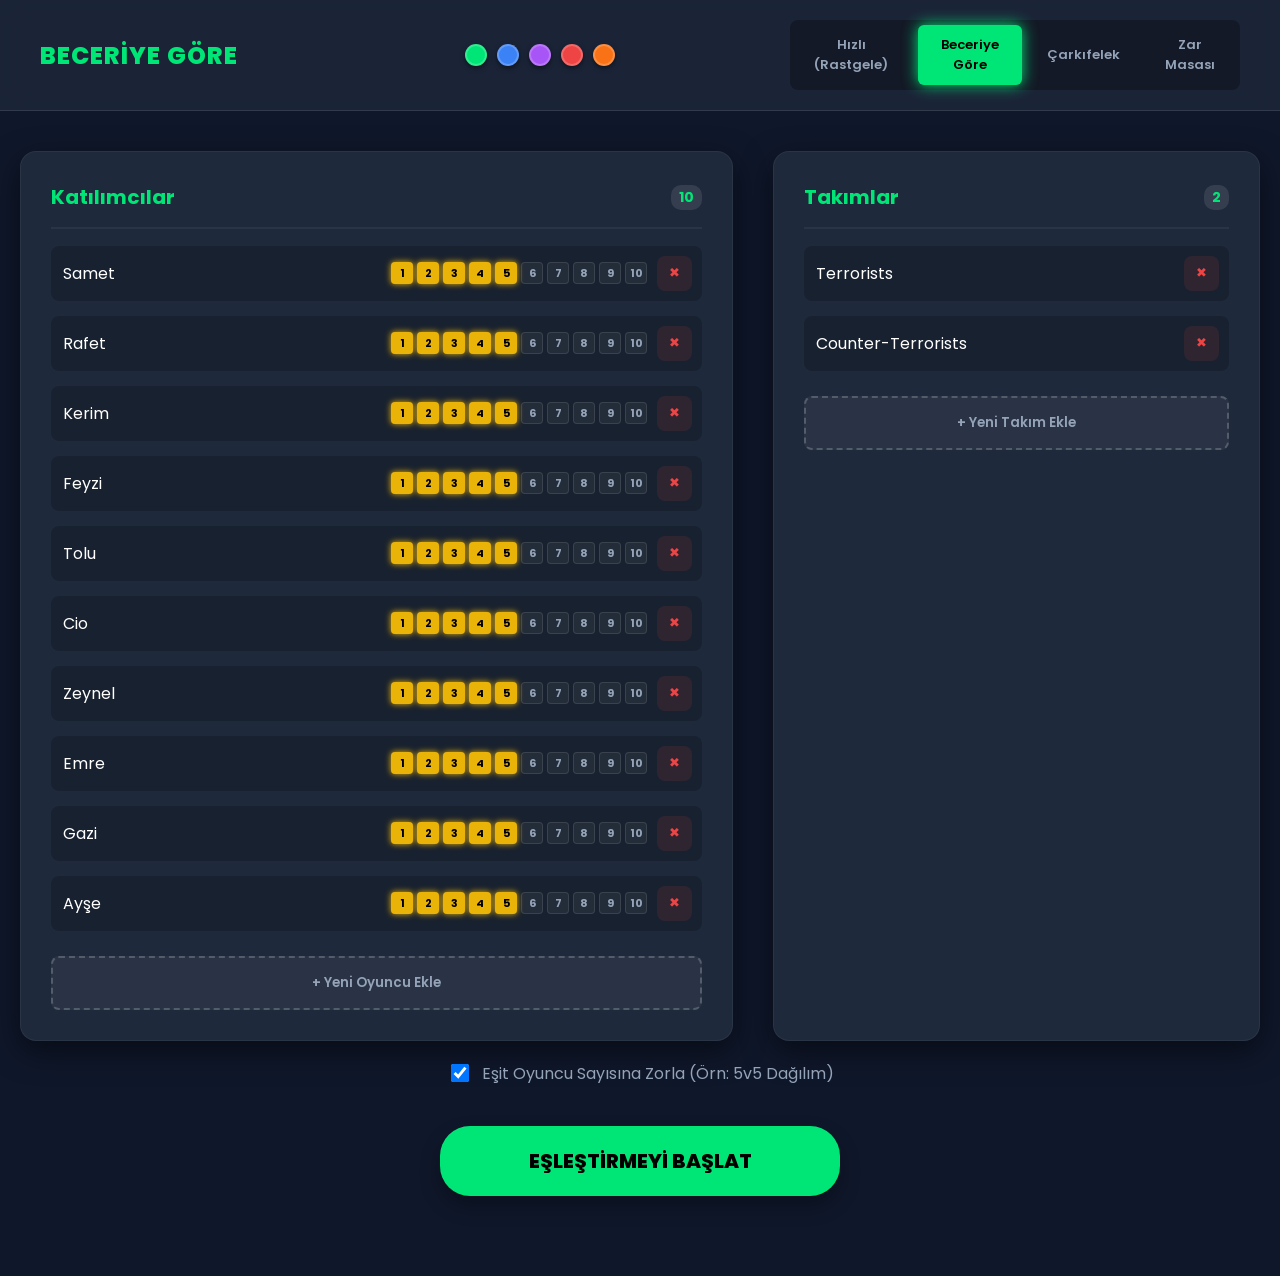
==== index.html @ 32e8cb21 "Add files via upload" ====
<!DOCTYPE html>
<html lang="tr">
<head>
    <meta charset="UTF-8">
    <meta name="viewport" content="width=device-width, initial-scale=1.0">
    <title>E-Sports Takım Karıştırıcı</title>
    <style>
        @import url('https://fonts.googleapis.com/css2?family=Poppins:wght@400;600;800&display=swap');

        :root {
            --bg-color: #0f172a;
            --panel-bg: #1e293b;
            --accent: #00e676;
            --text-main: #f8fafc;
            --text-muted: #94a3b8;
            --danger: #ef4444;
            --team-1: #3b82f6;
            --team-2: #f43f5e;
            --team-3: #eab308;
            --team-4: #a855f7;
        }

        * { box-sizing: border-box; font-family: 'Poppins', sans-serif; }
        body { margin: 0; background-color: var(--bg-color); color: var(--text-main); min-height: 100vh; display: flex; flex-direction: column; transition: background-color 0.3s; }

        /* HEADER & MENÜ */
        .header { background: rgba(30, 41, 59, 0.8); backdrop-filter: blur(10px); padding: 20px 40px; display: flex; justify-content: space-between; align-items: center; border-bottom: 1px solid rgba(255,255,255,0.1); position: sticky; top: 0; z-index: 100; }
        .logo { font-size: 24px; font-weight: 800; color: var(--accent); letter-spacing: 1px; text-transform: uppercase; cursor: pointer; transition: 0.2s; width: 250px; }
        .logo:hover { text-shadow: 0 0 10px var(--accent); }
        
        /* TEMA SEÇİCİ */
        .theme-switcher { display: flex; gap: 10px; justify-content: center; flex: 1; }
        .theme-dot { width: 22px; height: 22px; border-radius: 50%; cursor: pointer; border: 2px solid rgba(255,255,255,0.2); transition: 0.2s; box-shadow: 0 2px 5px rgba(0,0,0,0.5); }
        .theme-dot:hover { transform: scale(1.3); }

        .nav-modes { display: flex; gap: 10px; background: rgba(0,0,0,0.3); padding: 5px; border-radius: 8px; transition: opacity 0.3s; justify-content: flex-end; width: 450px; }
        .mode-btn { background: transparent; color: var(--text-muted); border: none; padding: 10px 15px; border-radius: 6px; cursor: pointer; font-weight: 600; transition: all 0.3s ease; font-size: 13px; }
        .mode-btn.active { background: var(--accent); color: #000; box-shadow: 0 0 15px var(--accent); }
        .mode-btn:hover:not(.active) { color: var(--text-main); background: rgba(255,255,255,0.05); }

        /* ANA KONTEYNER */
        .container { max-width: 1300px; margin: 40px auto; padding: 0 20px; width: 100%; flex: 1; }
        
        /* GİRİŞ EKRANI */
        .setup-grid { display: grid; grid-template-columns: 1fr 1fr; gap: 40px; }
        .panel { background: var(--panel-bg); padding: 30px; border-radius: 16px; border: 1px solid rgba(255,255,255,0.05); box-shadow: 0 10px 30px rgba(0,0,0,0.5); }
        .panel h2 { margin-top: 0; display: flex; justify-content: space-between; align-items: center; font-size: 20px; color: var(--accent); border-bottom: 2px solid rgba(255,255,255,0.05); padding-bottom: 15px; }
        
        .row { display: flex; gap: 10px; margin-bottom: 15px; align-items: center; background: rgba(0,0,0,0.2); padding: 10px; border-radius: 8px; transition: transform 0.2s; }
        .row:hover { transform: scale(1.015); }
        .input-text { flex: 1; background: transparent; border: none; color: white; font-size: 16px; outline: none; }
        .btn-icon { background: rgba(239, 68, 68, 0.1); color: var(--danger); border: none; width: 35px; height: 35px; border-radius: 8px; cursor: pointer; display: grid; place-items: center; transition: 0.2s; }
        .btn-icon:hover { background: var(--danger); color: white; }
        
        /* ÖZEL SEVİYE KUTUCUKLARI (1-10) */
        .rating-dots { display: flex; gap: 4px; }
        .rating-box { width: 22px; height: 22px; border-radius: 4px; background: rgba(255,255,255,0.05); cursor: pointer; transition: 0.2s; display: flex; justify-content: center; align-items: center; font-size: 11px; font-weight: bold; color: var(--text-muted); user-select: none; border: 1px solid rgba(255,255,255,0.1); }
        .rating-box.active { color: #000; border-color: transparent; }

        .btn-add { width: 100%; padding: 15px; background: rgba(255,255,255,0.05); border: 2px dashed rgba(255,255,255,0.2); color: var(--text-muted); font-weight: 600; border-radius: 8px; cursor: pointer; transition: 0.3s; margin-top: 10px; }
        .btn-add:hover { background: rgba(255,255,255,0.1); color: white; border-color: rgba(255,255,255,0.4); }

        .start-btn { display: block; width: 100%; max-width: 400px; margin: 40px auto; padding: 20px; background: var(--accent); border: none; border-radius: 30px; font-size: 20px; font-weight: 800; color: #000; cursor: pointer; text-transform: uppercase; box-shadow: 0 10px 20px rgba(0,0,0,0.3); transition: transform 0.2s, box-shadow 0.2s; }
        .start-btn:hover { transform: translateY(-3px); box-shadow: 0 15px 25px var(--accent); }
        .start-btn:disabled { background: #555; color: #888; cursor: not-allowed; transform: none; box-shadow: none; }

        .checkbox-group { display: flex; align-items: center; gap: 10px; justify-content: center; margin-top: 20px; color: var(--text-muted); cursor: pointer; }
        .checkbox-group input { width: 18px; height: 18px; cursor: pointer; }

        /* ÇARKIFELEK & ZAR ORTAK */
        .stage-screen { display: none; text-align: center; }
        .stage-title { font-size: 32px; margin-bottom: 20px; text-transform: uppercase; letter-spacing: 2px; }
        
        /* ÇARKIFELEK */
        .wheel-container { position: relative; width: 450px; height: 450px; margin: 0 auto 30px auto; }
        .wheel-pointer { position: absolute; top: 50%; right: -10px; transform: translateY(-50%); border-top: 20px solid transparent; border-bottom: 20px solid transparent; border-right: 35px solid #fff; z-index: 10; filter: drop-shadow(0 0 5px rgba(0,0,0,0.5)); }
        
        /* ZAR MODU */
        .dice-layout { display: flex; flex-direction: column; gap: 40px; margin-top: 20px; align-items: center; }
        .table-zone { background: radial-gradient(circle, #2a3b2c 0%, #0f172a 70%); border: 3px solid rgba(255,255,255,0.1); border-radius: 20px; padding: 60px 20px; display: flex; flex-direction: column; align-items: center; gap: 30px; width: 100%; max-width: 600px; }
        
        /* 3D ZAR */
        .scene { width: 120px; height: 120px; perspective: 600px; margin: 20px 0; }
        .cube { width: 100%; height: 100%; position: relative; transform-style: preserve-3d; transform: translateZ(-60px); transition: transform 1.5s cubic-bezier(0.175, 0.885, 0.32, 1.275); }
        .cube.rolling { animation: spinCube 0.5s linear infinite; }
        
        .cube-face { position: absolute; width: 120px; height: 120px; background: white; border: 2px solid #ccc; border-radius: 10px; display: flex; justify-content: center; align-items: center; font-size: 16px; font-weight: bold; color: #1e293b; box-shadow: inset 0 0 15px rgba(0,0,0,0.2); text-align: center; padding: 5px; word-wrap: break-word; }
        
        .front  { transform: rotateY(  0deg) translateZ(60px); }
        .right  { transform: rotateY( 90deg) translateZ(60px); }
        .back   { transform: rotateY(180deg) translateZ(60px); }
        .left   { transform: rotateY(-90deg) translateZ(60px); }
        .top    { transform: rotateX( 90deg) translateZ(60px); }
        .bottom { transform: rotateX(-90deg) translateZ(60px); }

        @keyframes spinCube {
            0% { transform: translateZ(-60px) rotateX(0deg) rotateY(0deg) rotateZ(0deg); }
            100% { transform: translateZ(-60px) rotateX(360deg) rotateY(720deg) rotateZ(360deg); }
        }

        /* CANLI TAKIMLAR / SONUÇ EKRANI */
        .teams-grid { display: grid; grid-template-columns: repeat(auto-fit, minmax(280px, 1fr)); gap: 20px; margin-top: 40px; width: 100%; }
        .team-card { background: var(--panel-bg); border-radius: 12px; overflow: hidden; box-shadow: 0 10px 20px rgba(0,0,0,0.4); border-top: 4px solid var(--accent); text-align: left; }
        .team-header { background: rgba(0,0,0,0.2); padding: 15px 20px; display: flex; justify-content: space-between; align-items: center; }
        .team-header h3 { margin: 0; color: #fff; }
        .team-stats { font-size: 12px; color: var(--text-muted); background: rgba(255,255,255,0.05); padding: 4px 10px; border-radius: 20px; }
        .team-members { list-style: none; padding: 0; margin: 0; }
        .team-members li { padding: 15px 20px; border-bottom: 1px solid rgba(255,255,255,0.05); display: flex; justify-content: space-between; align-items: center; animation: fadeIn 0.5s ease; }
        .team-members li:last-child { border-bottom: none; }
        .p-rating { font-weight: 800; font-size: 14px; text-shadow: 0 0 5px rgba(0,0,0,0.5); }

        @keyframes fadeIn { from { opacity: 0; transform: translateY(10px); } to { opacity: 1; transform: translateY(0); } }
    </style>
</head>
<body>

    <div class="header">
        <div class="logo" id="logo-text" onclick="resetToMenu()" title="Ayar Ekranına Dön">Beceriye Göre</div>
        
        <!-- Renk / Tema Seçici -->
        <div class="theme-switcher" id="theme-switcher">
            <div class="theme-dot" style="background: #00e676;" onclick="changeTheme('#00e676')"></div> <!-- Yeşil -->
            <div class="theme-dot" style="background: #3b82f6;" onclick="changeTheme('#3b82f6')"></div> <!-- Mavi -->
            <div class="theme-dot" style="background: #a855f7;" onclick="changeTheme('#a855f7')"></div> <!-- Mor -->
            <div class="theme-dot" style="background: #ef4444;" onclick="changeTheme('#ef4444')"></div> <!-- Kırmızı -->
            <div class="theme-dot" style="background: #f97316;" onclick="changeTheme('#f97316')"></div> <!-- Turuncu -->
        </div>

        <div class="nav-modes" id="nav-modes">
            <button class="mode-btn" id="btnNormal" onclick="setMode('normal')">Hızlı (Rastgele)</button>
            <button class="mode-btn active" id="btnSkill" onclick="setMode('skill')">Beceriye Göre</button>
            <button class="mode-btn" id="btnWheel" onclick="setMode('wheel')">Çarkıfelek</button>
            <button class="mode-btn" id="btnDice" onclick="setMode('dice')">Zar Masası</button>
        </div>
    </div>

    <div class="container" id="main-inputs">
        <div class="setup-grid">
            <!-- Sol: Katılımcılar -->
            <div class="panel">
                <h2>Katılımcılar <span id="playerCount" style="font-size:14px; background: rgba(255,255,255,0.1); color:var(--accent); padding:2px 8px; border-radius:10px;">0</span></h2>
                <div id="participants-list"></div>
                <button class="btn-add" onclick="addParticipant()">+ Yeni Oyuncu Ekle</button>
            </div>

            <!-- Sağ: Takımlar -->
            <div class="panel">
                <h2>Takımlar <span id="teamCountBadge" style="font-size:14px; background: rgba(255,255,255,0.1); color:var(--accent); padding:2px 8px; border-radius:10px;">0</span></h2>
                <div id="teams-list"></div>
                <button class="btn-add" onclick="addTeam()">+ Yeni Takım Ekle</button>
            </div>
        </div>
        
        <label class="checkbox-group" id="forceEqualContainer">
            <input type="checkbox" id="forceEqual" checked>
            Eşit Oyuncu Sayısına Zorla (Örn: 5v5 Dağılım)
        </label>

        <button class="start-btn" onclick="startGeneration()">Eşleştirmeyi Başlat</button>
    </div>

    <!-- ÇARKIFELEK EKRANI -->
    <div class="container stage-screen" id="wheel-screen">
        <div class="stage-title">Sıradaki Takım: <span id="wheel-team-name" style="color:var(--accent);">Takım 1</span></div>
        <div class="wheel-container">
            <div class="wheel-pointer"></div>
            <canvas id="wheel-canvas" width="450" height="450"></canvas>
        </div>
        <button class="start-btn" id="spinBtn" style="margin-top:0;" onclick="spinWheel()">Çarkı Çevir</button>
        <div id="wheel-teams-grid" class="teams-grid"></div>
    </div>

    <!-- ZAR EKRANI -->
    <div class="container stage-screen" id="dice-screen">
        <div class="stage-title" style="color:var(--accent);">Zar Masası</div>
        
        <div class="dice-layout">
            <div class="table-zone">
                <div id="dice-player-name" style="font-size: 24px; font-weight: bold; margin-bottom: -10px;">Sıradaki: -</div>
                
                <div class="scene">
                    <div class="cube" id="dice-cube">
                        <div class="cube-face front" id="face-0">T1</div>
                        <div class="cube-face back" id="face-5">T2</div>
                        <div class="cube-face right" id="face-2">T1</div>
                        <div class="cube-face left" id="face-3">T2</div>
                        <div class="cube-face top" id="face-1">T1</div>
                        <div class="cube-face bottom" id="face-4">T2</div>
                    </div>
                </div>
                
                <button class="start-btn" id="dice-roll-btn" style="margin: 0; padding: 15px 40px; font-size:18px;" onclick="rollDice()">Zarı At</button>
            </div>

            <div id="dice-teams-grid" class="teams-grid"></div>
        </div>
    </div>

    <!-- HIZLI SONUÇ EKRANI -->
    <div class="container stage-screen" id="results-screen">
        <div class="stage-title" style="color:var(--accent);">Kadro Tamamlandı!</div>
        <div id="final-teams-grid" class="teams-grid"></div>
        <!-- Sayfa yenilemek yerine ayarlara geri döndüren buton -->
        <button class="start-btn" onclick="resetToMenu()" style="margin-top:40px; background:var(--panel-bg); color:white; border: 1px solid rgba(255,255,255,0.2); box-shadow:none;">Yeni Karışım Yap</button>
    </div>

    <script>
        let mode = 'skill'; 
        let participants = [];
        let teams = [];
        
        let draftPlayers = [];
        let draftTeams = [];
        let currentTeamIndex = 0;
        let isAnimating = false;
        
        const modeNames = {
            'normal': 'Hızlı (Rastgele)',
            'skill': 'Beceriye Göre',
            'wheel': 'Çarkıfelek',
            'dice': 'Zar Masası'
        };

        const diceRotations = [
            { x: 0, y: 0 }, { x: -90, y: 0 }, { x: 0, y: -90 }, { x: 0, y: 90 }, { x: 90, y: 0 }, { x: 180, y: 0 }
        ];

        const initialNames = ["Samet", "Rafet", "Kerim", "Feyzi", "Tolu", "Cio", "Zeynel", "Emre", "Gazi", "Ayşe"];
        
        function init() {
            initialNames.forEach(name => participants.push({ id: genId(), name: name, rating: 5 }));
            teams.push({ id: genId(), name: "Terrorists", color: "var(--team-3)" });
            teams.push({ id: genId(), name: "Counter-Terrorists", color: "var(--team-1)" });
            renderInputs();
        }

        function genId() { return Math.random().toString(36).substr(2, 9); }

        function changeTheme(color) {
            document.documentElement.style.setProperty('--accent', color);
        }

        function getRatingColor(rating) {
            if (rating === 10) return '#ef4444'; // Kırmızı
            if (rating === 9 || rating === 8) return '#f97316'; // Turuncu
            if (rating >= 4 && rating <= 7) return '#eab308'; // Sarı
            if (rating === 3 || rating === 2) return '#22c55e'; // Yeşil
            return '#f8fafc'; // Beyaz (1. Seviye)
        }

        function setMode(newMode) {
            mode = newMode;
            document.querySelectorAll('.mode-btn').forEach(btn => btn.classList.remove('active'));
            document.getElementById('btn' + mode.charAt(0).toUpperCase() + mode.slice(1)).classList.add('active');
            
            document.getElementById('logo-text').innerText = modeNames[mode];

            if(mode === 'normal' || mode === 'skill') {
                document.getElementById('forceEqualContainer').style.display = 'flex';
            } else {
                document.getElementById('forceEqualContainer').style.display = 'none';
            }

            renderInputs();
        }

        // Seçimleri silmeden ana menüye dönmeyi sağlayan fonksiyon
        function resetToMenu() {
            // Animasyon devam ediyorsa menüye dönmeyi engelle
            if(isAnimating) return; 

            document.getElementById('wheel-screen').style.display = 'none';
            document.getElementById('dice-screen').style.display = 'none';
            document.getElementById('results-screen').style.display = 'none';
            
            document.getElementById('main-inputs').style.display = 'block';

            const navModes = document.getElementById('nav-modes');
            navModes.style.pointerEvents = 'auto';
            navModes.style.opacity = '1';
            
            const themeSwitch = document.getElementById('theme-switcher');
            themeSwitch.style.pointerEvents = 'auto';
            themeSwitch.style.opacity = '1';
        }

        function renderInputs() {
            const pList = document.getElementById('participants-list');
            pList.innerHTML = '';
            document.getElementById('playerCount').innerText = participants.length;
            
            participants.forEach(p => {
                const row = document.createElement('div');
                row.className = 'row';
                
                const input = document.createElement('input');
                input.className = 'input-text';
                input.value = p.name;
                input.oninput = (e) => p.name = e.target.value;
                
                const ratingDiv = document.createElement('div');
                ratingDiv.className = 'rating-dots';
                if(mode !== 'skill') ratingDiv.style.opacity = '0.2'; 
                
                for(let i=1; i<=10; i++) {
                    const dot = document.createElement('div');
                    dot.className = `rating-box ${i <= p.rating ? 'active' : ''}`;
                    dot.innerText = i; // İçine rakam yazdırıldı
                    
                    if (i <= p.rating) {
                        const color = getRatingColor(p.rating);
                        dot.style.background = color;
                        dot.style.boxShadow = `0 0 6px ${color}`;
                    }

                    if(mode === 'skill') dot.onclick = () => { p.rating = i; renderInputs(); };
                    ratingDiv.appendChild(dot);
                }

                const delBtn = document.createElement('button');
                delBtn.className = 'btn-icon';
                delBtn.innerHTML = '✖';
                delBtn.onclick = () => { participants = participants.filter(x => x.id !== p.id); renderInputs(); };

                row.appendChild(input);
                row.appendChild(ratingDiv);
                row.appendChild(delBtn);
                pList.appendChild(row);
            });

            const tList = document.getElementById('teams-list');
            tList.innerHTML = '';
            document.getElementById('teamCountBadge').innerText = teams.length;

            teams.forEach((t) => {
                const row = document.createElement('div');
                row.className = 'row';
                
                const input = document.createElement('input');
                input.className = 'input-text';
                input.value = t.name;
                input.oninput = (e) => t.name = e.target.value;

                const delBtn = document.createElement('button');
                delBtn.className = 'btn-icon';
                delBtn.innerHTML = '✖';
                delBtn.onclick = () => { teams = teams.filter(x => x.id !== t.id); renderInputs(); };

                row.appendChild(input);
                row.appendChild(delBtn);
                tList.appendChild(row);
            });
        }

        function addParticipant() { participants.push({ id: genId(), name: "Yeni Oyuncu", rating: 5 }); renderInputs(); }
        function addTeam() { teams.push({ id: genId(), name: `Takım ${teams.length+1}`, color: "var(--team-4)" }); renderInputs(); }

        function startGeneration() {
            const validP = participants.filter(p => p.name.trim() !== "");
            if(validP.length < teams.length) return alert("Oyuncu sayısı takım sayısından az olamaz!");
            if(teams.length < 2) return alert("En az 2 takım olmalı!");

            const navModes = document.getElementById('nav-modes');
            navModes.style.pointerEvents = 'none';
            navModes.style.opacity = '0.3';
            
            const themeSwitch = document.getElementById('theme-switcher');
            themeSwitch.style.pointerEvents = 'none';
            themeSwitch.style.opacity = '0.3';

            document.getElementById('main-inputs').style.display = 'none';

            if(mode === 'normal' || mode === 'skill') {
                generateInstant(validP);
            } else if (mode === 'wheel') {
                initWheel(validP);
            } else if (mode === 'dice') {
                initDice(validP);
            }
        }

        // 1. HIZLI DAĞITIM
        function generateInstant(validP) {
            const forceEqual = document.getElementById('forceEqual').checked;
            const maxPerTeam = Math.ceil(validP.length / teams.length);

            let finalTeams = teams.map(t => ({ ...t, members: [], score: 0 }));
            let pool = [...validP];

            if(mode === 'normal') {
                pool.sort(() => Math.random() - 0.5);
                if(forceEqual) {
                    pool.forEach((p, i) => finalTeams[i % finalTeams.length].members.push(p));
                } else {
                    pool.forEach(p => finalTeams[Math.floor(Math.random() * finalTeams.length)].members.push(p));
                }
            } else {
                pool.sort((a,b) => b.rating - a.rating);
                if(forceEqual) {
                    pool.forEach(p => {
                        let availableTeams = finalTeams.filter(t => t.members.length < maxPerTeam);
                        if(availableTeams.length === 0) availableTeams = finalTeams;
                        availableTeams.sort((a,b) => a.score - b.score);
                        availableTeams[0].members.push(p);
                        availableTeams[0].score += p.rating;
                    });
                } else {
                    pool.forEach(p => {
                        finalTeams.sort((a,b) => a.score - b.score);
                        finalTeams[0].members.push(p);
                        finalTeams[0].score += p.rating;
                    });
                }
            }
            renderTeamsGrid(finalTeams, 'final-teams-grid', mode === 'skill');
            document.getElementById('results-screen').style.display = 'block';
        }

        // 2. ÇARKIFELEK
        let currentAngle = 0;
        let spinSpeed = 0;
        const wheelColors = ['#3b82f6', '#f43f5e', '#eab308', '#a855f7', '#00e676'];

        function initWheel(validP) {
            document.getElementById('wheel-screen').style.display = 'block';
            draftPlayers = [...validP].sort(() => Math.random() - 0.5);
            draftTeams = teams.map(t => ({ ...t, members: [] }));
            currentTeamIndex = 0;
            updateWheelUI();
            drawWheel();
        }

        function drawWheel() {
            const canvas = document.getElementById('wheel-canvas');
            if(!canvas || draftPlayers.length === 0) return;
            const ctx = canvas.getContext('2d');
            const arc = Math.PI * 2 / draftPlayers.length;
            ctx.clearRect(0,0,450,450);
            
            for(let i=0; i<draftPlayers.length; i++) {
                const angle = currentAngle + i * arc;
                ctx.beginPath();
                ctx.fillStyle = wheelColors[i % wheelColors.length];
                if(i === draftPlayers.length-1 && draftPlayers.length % wheelColors.length === 1 && draftPlayers.length > 1) ctx.fillStyle = '#ff7a00';
                ctx.moveTo(225, 225);
                ctx.arc(225, 225, 220, angle, angle + arc);
                ctx.fill();
                ctx.stroke();

                ctx.save();
                ctx.translate(225, 225);
                ctx.rotate(angle + arc/2);
                ctx.textAlign = 'right';
                ctx.fillStyle = '#fff';
                ctx.font = 'bold 18px Poppins';
                ctx.fillText(draftPlayers[i].name, 200, 6);
                ctx.restore();
            }
            ctx.beginPath(); ctx.arc(225,225,20,0,Math.PI*2); ctx.fillStyle="#1e293b"; ctx.fill();
        }

        function spinWheel() {
            if(isAnimating || draftPlayers.length === 0) return;
            isAnimating = true;
            document.getElementById('spinBtn').disabled = true;
            spinSpeed = Math.random() * 0.15 + 0.20; 
            requestAnimationFrame(animateWheel);
        }

        function animateWheel() {
            currentAngle += spinSpeed;
            spinSpeed *= 0.985;
            drawWheel();
            if(spinSpeed < 0.002) {
                let normalized = currentAngle % (2 * Math.PI);
                if(normalized < 0) normalized += 2 * Math.PI;
                let arc = 2 * Math.PI / draftPlayers.length;
                let winIdx = Math.floor((2 * Math.PI - normalized) / arc) % draftPlayers.length;
                
                let winner = draftPlayers[winIdx];
                document.getElementById('spinBtn').innerText = `${winner.name} Geldi! Bekleniyor...`;
                
                setTimeout(() => {
                    draftTeams[currentTeamIndex].members.push(winner);
                    draftPlayers.splice(winIdx, 1);
                    currentTeamIndex = (currentTeamIndex + 1) % draftTeams.length;
                    
                    updateWheelUI();
                    drawWheel();

                    if(draftPlayers.length === 0) {
                        document.getElementById('spinBtn').innerText = "Kura Bitti!";
                        isAnimating = false;
                    } else {
                        isAnimating = false;
                        document.getElementById('spinBtn').disabled = false;
                        document.getElementById('spinBtn').innerText = "Çarkı Çevir";
                    }
                }, 3000); 
            } else {
                requestAnimationFrame(animateWheel);
            }
        }

        function updateWheelUI() {
            if(draftPlayers.length > 0) {
                document.getElementById('wheel-team-name').innerText = draftTeams[currentTeamIndex].name;
            } else {
                document.getElementById('wheel-team-name').innerText = "Tamamlandı!";
            }
            renderTeamsGrid(draftTeams, 'wheel-teams-grid', false);
        }

        // 3. ZAR MODU
        function initDice(validP) {
            document.getElementById('dice-screen').style.display = 'block';
            draftPlayers = [...validP].sort(() => Math.random() - 0.5); 
            draftTeams = teams.map(t => ({ ...t, members: [] }));
            
            for(let i=0; i<6; i++) {
                const team = draftTeams[i % draftTeams.length];
                document.getElementById(`face-${i}`).innerText = team.name;
            }
            
            updateDiceUI();
        }

        function updateDiceUI() {
            const nameEl = document.getElementById('dice-player-name');
            const btn = document.getElementById('dice-roll-btn');
            
            if(draftPlayers.length > 0) {
                nameEl.innerText = `Sıradaki: ${draftPlayers[0].name}`;
                btn.disabled = false;
                btn.innerText = "Zarı At";
            } else {
                nameEl.innerText = "Kura Tamamlandı!";
                btn.disabled = true;
                btn.innerText = "Bitti";
            }
            renderTeamsGrid(draftTeams, 'dice-teams-grid', false);
        }

        function rollDice() {
            if(isAnimating || draftPlayers.length === 0) return;
            isAnimating = true;
            
            const currentPlayer = draftPlayers[0];
            const btn = document.getElementById('dice-roll-btn');
            btn.disabled = true;
            btn.innerText = "Atılıyor...";
            
            const cube = document.getElementById('dice-cube');
            const diceFace = Math.floor(Math.random() * 6); 
            
            cube.style.transition = 'none';
            cube.classList.add('rolling');

            setTimeout(() => {
                cube.classList.remove('rolling');
                cube.style.transition = 'transform 1s cubic-bezier(0.175, 0.885, 0.32, 1.275)';
                
                const rot = diceRotations[diceFace];
                cube.style.transform = `translateZ(-60px) rotateX(${rot.x}deg) rotateY(${rot.y}deg)`;
                
                const tIndex = diceFace % draftTeams.length;
                const winnerTeam = draftTeams[tIndex];

                btn.innerText = `${winnerTeam.name} - Bekleniyor...`;
                
                setTimeout(() => {
                    winnerTeam.members.push(currentPlayer);
                    draftPlayers.shift(); 
                    
                    isAnimating = false;
                    updateDiceUI();
                }, 3000);

            }, 1000); 
        }

        // ORTAK UI METODU
        function renderTeamsGrid(teamsArray, containerId, showScores) {
            const grid = document.getElementById(containerId);
            grid.innerHTML = '';
            
            teamsArray.forEach(t => {
                const card = document.createElement('div');
                card.className = 'team-card';
                if(t.color) card.style.borderTopColor = t.color;

                const scoreHtml = showScores ? `<div class="team-stats">Toplam Güç: ${t.score}</div>` : `<div class="team-stats">${t.members.length} Kişi</div>`;
                
                let membersHtml = t.members.map(m => `
                    <li>
                        <span>${m.name}</span>
                        ${showScores ? `<span class="p-rating" style="color:${getRatingColor(m.rating)}">${m.rating} Puan</span>` : ''}
                    </li>
                `).join('');

                card.innerHTML = `
                    <div class="team-header">
                        <h3>${t.name}</h3>
                        ${scoreHtml}
                    </div>
                    <ul class="team-members">
                        ${membersHtml}
                    </ul>
                `;
                grid.appendChild(card);
            });
        }

        window.onload = init;
    </script>
</body>
</html>
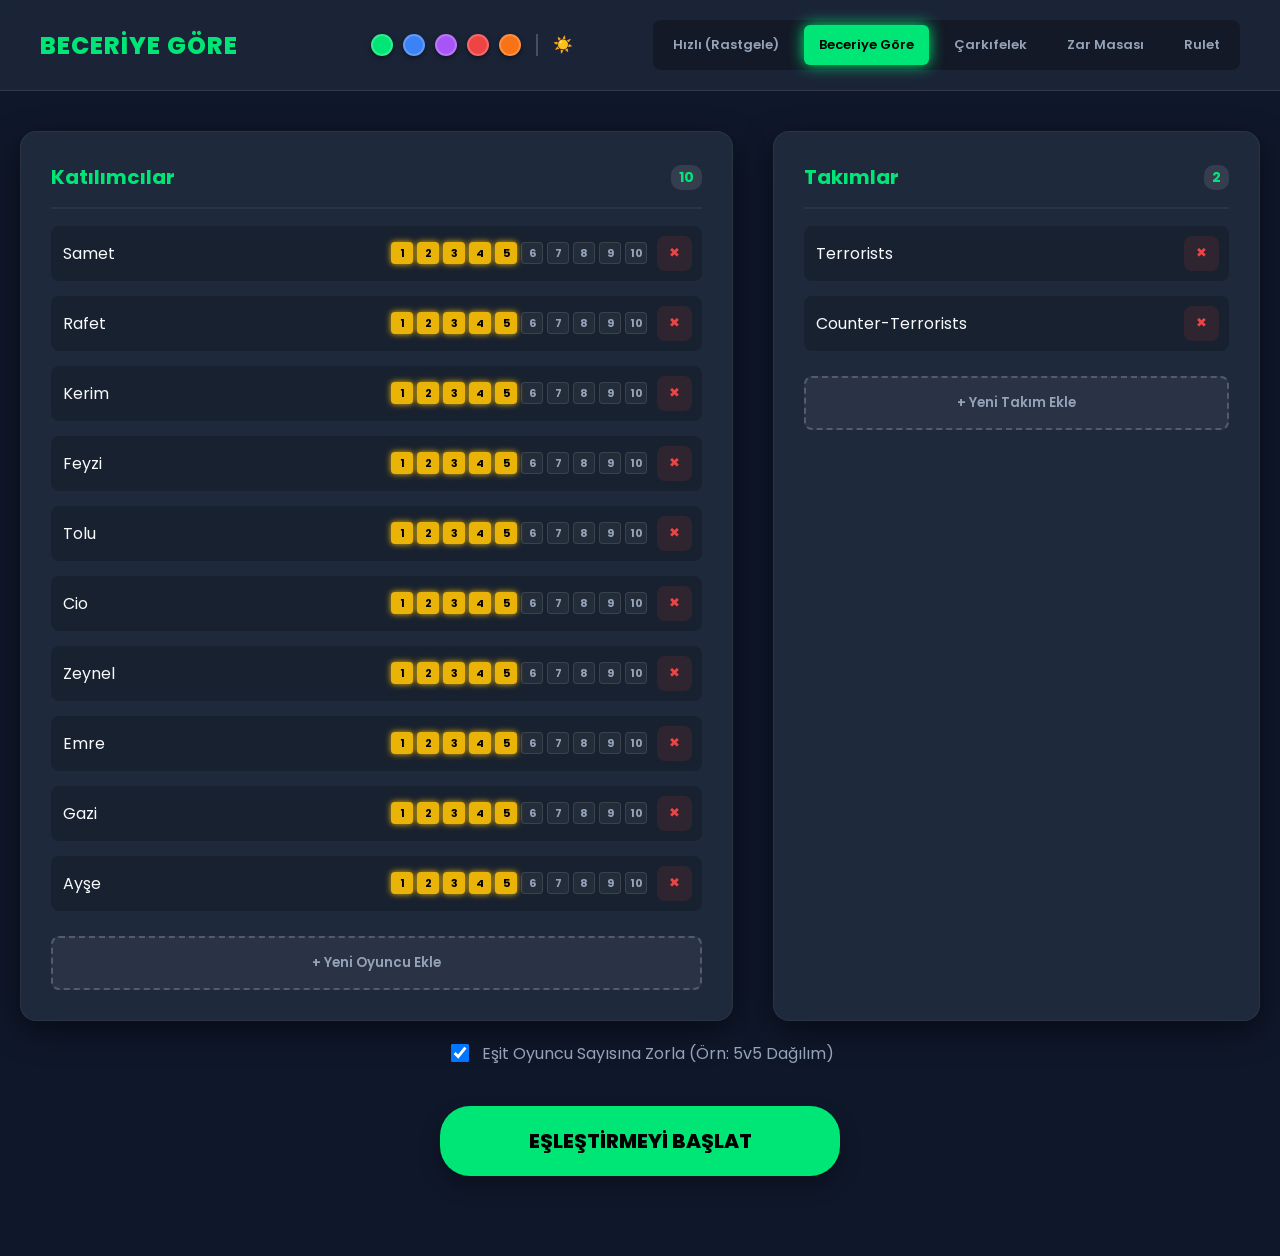
==== commit b66b91cc: "Add files via upload" ====
--- a/index.html
+++ b/index.html
@@ -33,7 +33,7 @@
         .theme-dot { width: 22px; height: 22px; border-radius: 50%; cursor: pointer; border: 2px solid rgba(255,255,255,0.2); transition: 0.2s; box-shadow: 0 2px 5px rgba(0,0,0,0.5); }
         .theme-dot:hover { transform: scale(1.3); }
 
-        .nav-modes { display: flex; gap: 10px; background: rgba(0,0,0,0.3); padding: 5px; border-radius: 8px; transition: opacity 0.3s; justify-content: flex-end; width: 450px; }
+        .nav-modes { display: flex; gap: 10px; background: rgba(0,0,0,0.3); padding: 5px; border-radius: 8px; transition: opacity 0.3s; justify-content: flex-end; width: auto; }
         .mode-btn { background: transparent; color: var(--text-muted); border: none; padding: 10px 15px; border-radius: 6px; cursor: pointer; font-weight: 600; transition: all 0.3s ease; font-size: 13px; }
         .mode-btn.active { background: var(--accent); color: #000; box-shadow: 0 0 15px var(--accent); }
         .mode-btn:hover:not(.active) { color: var(--text-main); background: rgba(255,255,255,0.05); }
@@ -48,7 +48,7 @@
         
         .row { display: flex; gap: 10px; margin-bottom: 15px; align-items: center; background: rgba(0,0,0,0.2); padding: 10px; border-radius: 8px; transition: transform 0.2s; }
         .row:hover { transform: scale(1.015); }
-        .input-text { flex: 1; background: transparent; border: none; color: white; font-size: 16px; outline: none; }
+        .input-text { flex: 1; background: transparent; border: none; color: var(--text-main); font-size: 16px; outline: none; }
         .btn-icon { background: rgba(239, 68, 68, 0.1); color: var(--danger); border: none; width: 35px; height: 35px; border-radius: 8px; cursor: pointer; display: grid; place-items: center; transition: 0.2s; }
         .btn-icon:hover { background: var(--danger); color: white; }
         
@@ -73,7 +73,8 @@
         
         /* ÇARKIFELEK */
         .wheel-container { position: relative; width: 450px; height: 450px; margin: 0 auto 30px auto; }
-        .wheel-pointer { position: absolute; top: 50%; right: -10px; transform: translateY(-50%); border-top: 20px solid transparent; border-bottom: 20px solid transparent; border-right: 35px solid #fff; z-index: 10; filter: drop-shadow(0 0 5px rgba(0,0,0,0.5)); }
+        .wheel-pointer { position: absolute; top: 50%; right: -10px; transform: translateY(-50%); border-top: 20px solid transparent; border-bottom: 20px solid transparent; border-right: 35px solid #fff; z-index: 10; filter: drop-shadow(0 0 5px rgba(0,0,0,0.5)); transform-origin: right center; transition: transform 0.05s ease-out; }
+        .wheel-pointer.tick { transform: translateY(-50%) rotate(-25deg); }
         
         /* ZAR MODU */
         .dice-layout { display: flex; flex-direction: column; gap: 40px; margin-top: 20px; align-items: center; }
@@ -82,7 +83,7 @@
         /* 3D ZAR */
         .scene { width: 120px; height: 120px; perspective: 600px; margin: 20px 0; }
         .cube { width: 100%; height: 100%; position: relative; transform-style: preserve-3d; transform: translateZ(-60px); transition: transform 1.5s cubic-bezier(0.175, 0.885, 0.32, 1.275); }
-        .cube.rolling { animation: spinCube 0.5s linear infinite; }
+        .cube.rolling { animation: throwCube 1s ease-out forwards; }
         
         .cube-face { position: absolute; width: 120px; height: 120px; background: white; border: 2px solid #ccc; border-radius: 10px; display: flex; justify-content: center; align-items: center; font-size: 16px; font-weight: bold; color: #1e293b; box-shadow: inset 0 0 15px rgba(0,0,0,0.2); text-align: center; padding: 5px; word-wrap: break-word; }
         
@@ -96,6 +97,14 @@
         @keyframes spinCube {
             0% { transform: translateZ(-60px) rotateX(0deg) rotateY(0deg) rotateZ(0deg); }
             100% { transform: translateZ(-60px) rotateX(360deg) rotateY(720deg) rotateZ(360deg); }
+        }
+
+        @keyframes throwCube {
+            0% { transform: translate3d(-150px, -200px, -100px) rotateX(0deg) rotateY(0deg) rotateZ(0deg); }
+            25% { transform: translate3d(-50px, 30px, -50px) rotateX(180deg) rotateY(180deg) rotateZ(90deg); }
+            50% { transform: translate3d(20px, -80px, 20px) rotateX(360deg) rotateY(360deg) rotateZ(180deg); }
+            75% { transform: translate3d(50px, 10px, 50px) rotateX(540deg) rotateY(450deg) rotateZ(270deg); }
+            100% { transform: translate3d(0px, 0px, -60px) rotateX(720deg) rotateY(630deg) rotateZ(360deg); }
         }
 
         /* CANLI TAKIMLAR / SONUÇ EKRANI */
@@ -110,6 +119,30 @@
         .p-rating { font-weight: 800; font-size: 14px; text-shadow: 0 0 5px rgba(0,0,0,0.5); }
 
         @keyframes fadeIn { from { opacity: 0; transform: translateY(10px); } to { opacity: 1; transform: translateY(0); } }
+
+        /* LIGHT MODE EKLENTİSİ */
+        body.light-mode {
+            --bg-color: #f8fafc;
+            --panel-bg: #ffffff;
+            --text-main: #0f172a;
+            --text-muted: #475569;
+        }
+        body.light-mode .header { background: rgba(255, 255, 255, 0.8); border-bottom-color: rgba(0,0,0,0.1); }
+        body.light-mode .nav-modes { background: rgba(0,0,0,0.05); }
+        body.light-mode .mode-btn:hover:not(.active) { background: rgba(0,0,0,0.05); }
+        body.light-mode .panel { border-color: rgba(0,0,0,0.1); box-shadow: 0 10px 30px rgba(0,0,0,0.05); }
+        body.light-mode .panel h2 { border-bottom-color: rgba(0,0,0,0.05); }
+        body.light-mode .row { background: rgba(0,0,0,0.03); }
+        body.light-mode .rating-box { background: rgba(0,0,0,0.05); border-color: rgba(0,0,0,0.1); }
+        body.light-mode .btn-add { background: rgba(0,0,0,0.02); border-color: rgba(0,0,0,0.2); }
+        body.light-mode .btn-add:hover { background: rgba(0,0,0,0.05); border-color: rgba(0,0,0,0.4); }
+        body.light-mode .team-header { background: rgba(0,0,0,0.05); }
+        body.light-mode .team-header h3 { color: var(--text-main); }
+        body.light-mode .team-stats { background: rgba(0,0,0,0.05); color: var(--text-muted); }
+        body.light-mode .team-members li { border-bottom-color: rgba(0,0,0,0.05); }
+        body.light-mode .table-zone { background: radial-gradient(circle, #cbd5e1 0%, #f8fafc 70%); border-color: rgba(0,0,0,0.1); }
+        body.light-mode .wheel-pointer { border-right-color: var(--text-main); }
+        body.light-mode .theme-divider { background: rgba(0,0,0,0.2) !important; }
     </style>
 </head>
 <body>
@@ -124,6 +157,9 @@
             <div class="theme-dot" style="background: #a855f7;" onclick="changeTheme('#a855f7')"></div> <!-- Mor -->
             <div class="theme-dot" style="background: #ef4444;" onclick="changeTheme('#ef4444')"></div> <!-- Kırmızı -->
             <div class="theme-dot" style="background: #f97316;" onclick="changeTheme('#f97316')"></div> <!-- Turuncu -->
+            
+            <div class="theme-divider" style="width: 2px; height: 22px; background: rgba(255,255,255,0.2); margin: 0 5px;"></div>
+            <button id="darkModeToggle" onclick="toggleDarkMode()" style="background: transparent; border: none; color: var(--text-main); cursor: pointer; font-size: 16px; display: flex; align-items: center; justify-content: center; padding: 0; transition: 0.3s; margin-top:-2px;" title="Gece/Gündüz Modu">☀️</button>
         </div>
 
         <div class="nav-modes" id="nav-modes">
@@ -131,6 +167,7 @@
             <button class="mode-btn active" id="btnSkill" onclick="setMode('skill')">Beceriye Göre</button>
             <button class="mode-btn" id="btnWheel" onclick="setMode('wheel')">Çarkıfelek</button>
             <button class="mode-btn" id="btnDice" onclick="setMode('dice')">Zar Masası</button>
+            <button class="mode-btn" id="btnRoulette" onclick="setMode('roulette')">Rulet</button>
         </div>
     </div>
 
@@ -161,7 +198,10 @@
 
     <!-- ÇARKIFELEK EKRANI -->
     <div class="container stage-screen" id="wheel-screen">
-        <div class="stage-title">Sıradaki Takım: <span id="wheel-team-name" style="color:var(--accent);">Takım 1</span></div>
+        <div style="font-size: 24px; font-weight: bold; margin-bottom: 20px; display: flex; justify-content: center; align-items: center; gap: 10px;">
+            <span id="wheel-status-text">Sıradaki Takım:</span>
+            <select id="wheel-team-select" style="font-size: 20px; padding: 5px 15px; background: var(--panel-bg); color: var(--text-main); border: 2px solid var(--accent); border-radius: 8px; outline: none; cursor: pointer; font-weight: bold; display: none;"></select>
+        </div>
         <div class="wheel-container">
             <div class="wheel-pointer"></div>
             <canvas id="wheel-canvas" width="450" height="450"></canvas>
@@ -176,7 +216,10 @@
         
         <div class="dice-layout">
             <div class="table-zone">
-                <div id="dice-player-name" style="font-size: 24px; font-weight: bold; margin-bottom: -10px;">Sıradaki: -</div>
+                <div style="font-size: 24px; font-weight: bold; margin-bottom: -10px; display: flex; justify-content: center; align-items: center; gap: 10px; z-index: 10;">
+                    <span id="dice-status-text">Sıradaki:</span>
+                    <select id="dice-player-select" style="font-size: 20px; padding: 5px 15px; background: var(--panel-bg); color: var(--text-main); border: 2px solid var(--accent); border-radius: 8px; outline: none; cursor: pointer; font-weight: bold; display: none;"></select>
+                </div>
                 
                 <div class="scene">
                     <div class="cube" id="dice-cube">
@@ -196,12 +239,38 @@
         </div>
     </div>
 
+    <!-- RULET EKRANI -->
+    <div class="container stage-screen" id="roulette-screen">
+        <div class="stage-title" style="color:var(--accent);">Rulet Masası</div>
+        <div style="font-size: 24px; font-weight: bold; margin-bottom: 20px; display: flex; justify-content: center; align-items: center; gap: 10px;">
+            <span id="roulette-status-text">Sıradaki:</span>
+            <select id="roulette-player-select" style="font-size: 20px; padding: 5px 15px; background: var(--panel-bg); color: var(--text-main); border: 2px solid var(--accent); border-radius: 8px; outline: none; cursor: pointer; font-weight: bold; display: none;"></select>
+        </div>
+        
+        <div class="wheel-container" style="width:400px; height:400px; margin: 0 auto 20px auto; border-radius:50%; border: 12px solid #33201c; box-shadow: 0 15px 35px rgba(0,0,0,0.8), inset 0 0 25px rgba(0,0,0,0.9); background: #0a0a0a;">
+            <canvas id="roulette-canvas" width="376" height="376" style="border-radius:50%;"></canvas>
+        </div>
+        
+        <div id="roulette-controls" style="margin-top: 10px;">
+            <button class="start-btn" id="roulette-roll-btn" style="margin: 0 auto; padding: 15px 40px; font-size:18px; text-transform:none;" onclick="spinRoulette()">Çevir</button>
+        </div>
+        
+        <div id="roulette-choice" style="display:none; flex-wrap: wrap; gap: 20px; justify-content: center; margin-top: 30px;">
+            <!-- Takım Seçim Butonları Buraya Gelecek -->
+        </div>
+        
+        <div id="roulette-teams-grid" class="teams-grid"></div>
+    </div>
+
     <!-- HIZLI SONUÇ EKRANI -->
     <div class="container stage-screen" id="results-screen">
         <div class="stage-title" style="color:var(--accent);">Kadro Tamamlandı!</div>
         <div id="final-teams-grid" class="teams-grid"></div>
-        <!-- Sayfa yenilemek yerine ayarlara geri döndüren buton -->
-        <button class="start-btn" onclick="resetToMenu()" style="margin-top:40px; background:var(--panel-bg); color:white; border: 1px solid rgba(255,255,255,0.2); box-shadow:none;">Yeni Karışım Yap</button>
+        
+        <div style="display: flex; flex-direction: column; align-items: center; gap: 20px; margin-top: 40px;">
+            <button class="start-btn" onclick="startGeneration()" style="margin: 0; width: 100%; max-width: 300px; background:var(--accent); color:#000;">Yeniden Karıştır</button>
+            <button class="start-btn" onclick="resetToMenu()" style="margin: 0; width: 100%; max-width: 300px; background:var(--panel-bg); color:var(--text-main); border: 1px solid rgba(150,150,150,0.3); box-shadow:none;">Menüye Dön</button>
+        </div>
     </div>
 
     <script>
@@ -214,11 +283,56 @@
         let currentTeamIndex = 0;
         let isAnimating = false;
         
+        let activeRoulettePlayerIndex = 0;
+        let activeDicePlayerIndex = 0;
+        let activeWheelMode = 'auto';
+
+        // Global Ses ve Efekt Tanımlamaları
+        const sfxDice = new Audio('https://actions.google.com/sounds/v1/foley/rolling_dice.ogg');
+        const sfxRoulette = new Audio('https://actions.google.com/sounds/v1/sports/bowling_ball_roll.ogg');
+        let audioCtx = null;
+        let lastTick = 0;
+
+        function initAudio() {
+            if(!audioCtx) {
+                const AC = window.AudioContext || window.webkitAudioContext;
+                if(AC) audioCtx = new AC();
+            }
+            if(audioCtx && audioCtx.state === 'suspended') audioCtx.resume();
+        }
+
+        function playTick() {
+            if(!audioCtx) return;
+            try {
+                const osc = audioCtx.createOscillator();
+                const gain = audioCtx.createGain();
+                osc.type = 'triangle';
+                osc.frequency.setValueAtTime(300, audioCtx.currentTime);
+                osc.frequency.exponentialRampToValueAtTime(10, audioCtx.currentTime + 0.05);
+                gain.gain.setValueAtTime(0.5, audioCtx.currentTime);
+                gain.gain.exponentialRampToValueAtTime(0.01, audioCtx.currentTime + 0.05);
+                osc.connect(gain);
+                gain.connect(audioCtx.destination);
+                osc.start();
+                osc.stop(audioCtx.currentTime + 0.05);
+                
+                const pointer = document.querySelector('.wheel-pointer');
+                if(pointer) {
+                    pointer.classList.add('tick');
+                    setTimeout(() => pointer.classList.remove('tick'), 50);
+                }
+            } catch(e) {}
+        }
+
+        // Tam %10 Yeşil, %45 Kırmızı, %45 Siyah oranı (20 dilimde 2 Yeşil)
+        const rouletteSlots = ['green', 'red', 'black', 'red', 'black', 'red', 'black', 'red', 'black', 'red', 'green', 'black', 'red', 'black', 'red', 'black', 'red', 'black', 'red', 'black'];
+        
         const modeNames = {
             'normal': 'Hızlı (Rastgele)',
             'skill': 'Beceriye Göre',
             'wheel': 'Çarkıfelek',
-            'dice': 'Zar Masası'
+            'dice': 'Zar Masası',
+            'roulette': 'Rulet'
         };
 
         const diceRotations = [
@@ -238,6 +352,17 @@
 
         function changeTheme(color) {
             document.documentElement.style.setProperty('--accent', color);
+        }
+
+        function toggleDarkMode() {
+            const body = document.body;
+            body.classList.toggle('light-mode');
+            const btn = document.getElementById('darkModeToggle');
+            if(body.classList.contains('light-mode')) {
+                btn.innerText = '🌙';
+            } else {
+                btn.innerText = '☀️';
+            }
         }
 
         function getRatingColor(rating) {
@@ -271,6 +396,7 @@
 
             document.getElementById('wheel-screen').style.display = 'none';
             document.getElementById('dice-screen').style.display = 'none';
+            document.getElementById('roulette-screen').style.display = 'none';
             document.getElementById('results-screen').style.display = 'none';
             
             document.getElementById('main-inputs').style.display = 'block';
@@ -359,6 +485,7 @@
             const validP = participants.filter(p => p.name.trim() !== "");
             if(validP.length < teams.length) return alert("Oyuncu sayısı takım sayısından az olamaz!");
             if(teams.length < 2) return alert("En az 2 takım olmalı!");
+            if(mode === 'roulette' && teams.length !== 2) return alert("Rulet modu tam olarak 2 takım gerektirir! Lütfen takım sayısını 2'ye ayarlayın.");
 
             const navModes = document.getElementById('nav-modes');
             navModes.style.pointerEvents = 'none';
@@ -376,6 +503,8 @@
                 initWheel(validP);
             } else if (mode === 'dice') {
                 initDice(validP);
+            } else if (mode === 'roulette') {
+                initRoulette(validP);
             }
         }
 
@@ -395,20 +524,30 @@
                     pool.forEach(p => finalTeams[Math.floor(Math.random() * finalTeams.length)].members.push(p));
                 }
             } else {
+                // Aynı puandaki oyuncuların sırasını rastgele yapmak için önce genel karıştırma
+                pool.sort(() => Math.random() - 0.5);
                 pool.sort((a,b) => b.rating - a.rating);
+                
                 if(forceEqual) {
                     pool.forEach(p => {
                         let availableTeams = finalTeams.filter(t => t.members.length < maxPerTeam);
                         if(availableTeams.length === 0) availableTeams = finalTeams;
-                        availableTeams.sort((a,b) => a.score - b.score);
-                        availableTeams[0].members.push(p);
-                        availableTeams[0].score += p.rating;
+                        
+                        let minScore = Math.min(...availableTeams.map(t => t.score));
+                        let candidates = availableTeams.filter(t => t.score === minScore);
+                        let chosenTeam = candidates[Math.floor(Math.random() * candidates.length)];
+                        
+                        chosenTeam.members.push(p);
+                        chosenTeam.score += p.rating;
                     });
                 } else {
                     pool.forEach(p => {
-                        finalTeams.sort((a,b) => a.score - b.score);
-                        finalTeams[0].members.push(p);
-                        finalTeams[0].score += p.rating;
+                        let minScore = Math.min(...finalTeams.map(t => t.score));
+                        let candidates = finalTeams.filter(t => t.score === minScore);
+                        let chosenTeam = candidates[Math.floor(Math.random() * candidates.length)];
+                        
+                        chosenTeam.members.push(p);
+                        chosenTeam.score += p.rating;
                     });
                 }
             }
@@ -426,6 +565,7 @@
             draftPlayers = [...validP].sort(() => Math.random() - 0.5);
             draftTeams = teams.map(t => ({ ...t, members: [] }));
             currentTeamIndex = 0;
+            document.getElementById('wheel-team-select').innerHTML = ''; // Yeni kura için menüyü sıfırla
             updateWheelUI();
             drawWheel();
         }
@@ -462,6 +602,14 @@
         function spinWheel() {
             if(isAnimating || draftPlayers.length === 0) return;
             isAnimating = true;
+            
+            const selectEl = document.getElementById('wheel-team-select');
+            activeWheelMode = selectEl.value;
+            selectEl.disabled = true; // Kura sırasında değiştirmeyi engelle
+
+            initAudio();
+            lastTick = Math.floor(currentAngle / (Math.PI * 2 / draftPlayers.length));
+
             document.getElementById('spinBtn').disabled = true;
             spinSpeed = Math.random() * 0.15 + 0.20; 
             requestAnimationFrame(animateWheel);
@@ -469,21 +617,38 @@
 
         function animateWheel() {
             currentAngle += spinSpeed;
-            spinSpeed *= 0.985;
+            if (spinSpeed < 0.02) {
+                spinSpeed *= 0.993; // Dramatik yavaşlama (kılpayı süzülmesi)
+            } else {
+                spinSpeed *= 0.985;
+            }
             drawWheel();
-            if(spinSpeed < 0.002) {
+            
+            let arc = 2 * Math.PI / draftPlayers.length;
+            let currentTick = Math.floor(currentAngle / arc);
+            if(currentTick !== lastTick) {
+                playTick();
+                lastTick = currentTick;
+            }
+            
+            if(spinSpeed < 0.001) {
                 let normalized = currentAngle % (2 * Math.PI);
                 if(normalized < 0) normalized += 2 * Math.PI;
-                let arc = 2 * Math.PI / draftPlayers.length;
                 let winIdx = Math.floor((2 * Math.PI - normalized) / arc) % draftPlayers.length;
                 
                 let winner = draftPlayers[winIdx];
                 document.getElementById('spinBtn').innerText = `${winner.name} Geldi! Bekleniyor...`;
                 
                 setTimeout(() => {
-                    draftTeams[currentTeamIndex].members.push(winner);
+                    let targetTeamIdx;
+                    if (activeWheelMode === 'auto') {
+                        targetTeamIdx = currentTeamIndex;
+                        currentTeamIndex = (currentTeamIndex + 1) % draftTeams.length;
+                    } else {
+                        targetTeamIdx = parseInt(activeWheelMode);
+                    }
+                    draftTeams[targetTeamIdx].members.push(winner);
                     draftPlayers.splice(winIdx, 1);
-                    currentTeamIndex = (currentTeamIndex + 1) % draftTeams.length;
                     
                     updateWheelUI();
                     drawWheel();
@@ -496,18 +661,55 @@
                         document.getElementById('spinBtn').disabled = false;
                         document.getElementById('spinBtn').innerText = "Çarkı Çevir";
                     }
-                }, 3000); 
+                }, 1000); 
             } else {
                 requestAnimationFrame(animateWheel);
             }
         }
 
+        function checkWheelAutoAssign() {
+            if (draftPlayers.length === 0 || draftTeams.length !== 2) return false;
+            
+            const totalPlayers = draftPlayers.length + draftTeams[0].members.length + draftTeams[1].members.length;
+            const maxPerTeam = Math.ceil(totalPlayers / 2);
+            
+            if (draftTeams[0].members.length >= maxPerTeam) {
+                draftTeams[1].members.push(...draftPlayers);
+                draftPlayers = [];
+                return true;
+            }
+            if (draftTeams[1].members.length >= maxPerTeam) {
+                draftTeams[0].members.push(...draftPlayers);
+                draftPlayers = [];
+                return true;
+            }
+            return false;
+        }
+
         function updateWheelUI() {
+            const wasAutoAssigned = checkWheelAutoAssign();
+
+            const statusText = document.getElementById('wheel-status-text');
+            const selectEl = document.getElementById('wheel-team-select');
+
             if(draftPlayers.length > 0) {
-                document.getElementById('wheel-team-name').innerText = draftTeams[currentTeamIndex].name;
+                statusText.innerText = "Dağıtım Modu:";
+                selectEl.style.display = 'inline-block';
+                selectEl.disabled = false;
+                if(selectEl.options.length === 0) {
+                    selectEl.innerHTML = '<option value="auto">Sıralı (Otomatik)</option>';
+                    draftTeams.forEach((t, index) => {
+                        const opt = document.createElement('option');
+                        opt.value = index;
+                        opt.innerText = `Sadece ${t.name}`;
+                        selectEl.appendChild(opt);
+                    });
+                }
             } else {
-                document.getElementById('wheel-team-name').innerText = "Tamamlandı!";
-            }
+                statusText.innerText = wasAutoAssigned ? "Kalan Oyuncular Otomatik Atandı!" : "Kura Tamamlandı!";
+                selectEl.style.display = 'none';
+            }
+            drawWheel();
             renderTeamsGrid(draftTeams, 'wheel-teams-grid', false);
         }
 
@@ -525,16 +727,48 @@
             updateDiceUI();
         }
 
+        function checkDiceAutoAssign() {
+            if (draftPlayers.length === 0 || draftTeams.length !== 2) return false;
+            
+            const totalPlayers = draftPlayers.length + draftTeams[0].members.length + draftTeams[1].members.length;
+            const maxPerTeam = Math.ceil(totalPlayers / 2);
+            
+            if (draftTeams[0].members.length >= maxPerTeam) {
+                draftTeams[1].members.push(...draftPlayers);
+                draftPlayers = [];
+                return true;
+            }
+            if (draftTeams[1].members.length >= maxPerTeam) {
+                draftTeams[0].members.push(...draftPlayers);
+                draftPlayers = [];
+                return true;
+            }
+            return false;
+        }
+
         function updateDiceUI() {
-            const nameEl = document.getElementById('dice-player-name');
+            const wasAutoAssigned = checkDiceAutoAssign();
+
+            const statusText = document.getElementById('dice-status-text');
+            const selectEl = document.getElementById('dice-player-select');
             const btn = document.getElementById('dice-roll-btn');
             
             if(draftPlayers.length > 0) {
-                nameEl.innerText = `Sıradaki: ${draftPlayers[0].name}`;
+                statusText.innerText = "Sıradaki:";
+                selectEl.style.display = 'inline-block';
+                selectEl.disabled = false;
+                selectEl.innerHTML = '';
+                draftPlayers.forEach((p, index) => {
+                    const opt = document.createElement('option');
+                    opt.value = index;
+                    opt.innerText = p.name;
+                    selectEl.appendChild(opt);
+                });
                 btn.disabled = false;
                 btn.innerText = "Zarı At";
             } else {
-                nameEl.innerText = "Kura Tamamlandı!";
+                statusText.innerText = wasAutoAssigned ? "Kalan Oyuncular Otomatik Atandı!" : "Kura Tamamlandı!";
+                selectEl.style.display = 'none';
                 btn.disabled = true;
                 btn.innerText = "Bitti";
             }
@@ -545,14 +779,31 @@
             if(isAnimating || draftPlayers.length === 0) return;
             isAnimating = true;
             
-            const currentPlayer = draftPlayers[0];
+            const selectEl = document.getElementById('dice-player-select');
+            activeDicePlayerIndex = parseInt(selectEl.value);
+            selectEl.disabled = true; // Kura sırasında değiştirmeyi engelle
+
+            const currentPlayer = draftPlayers[activeDicePlayerIndex];
             const btn = document.getElementById('dice-roll-btn');
             btn.disabled = true;
             btn.innerText = "Atılıyor...";
             
+            try {
+                sfxDice.currentTime = 0;
+                sfxDice.play();
+            } catch(e) {}
+            
             const cube = document.getElementById('dice-cube');
             const diceFace = Math.floor(Math.random() * 6); 
             
+            // Yüzeylere Rastgele Takım Atayarak "Sürekli Terörist" Sorununu Kökten Çözüyoruz
+            const teamFaces = [];
+            for(let i=0; i<6; i++) teamFaces.push(draftTeams[i % draftTeams.length]);
+            teamFaces.sort(() => Math.random() - 0.5); // Listeyi tamamen karıştır
+            for(let i=0; i<6; i++) document.getElementById(`face-${i}`).innerText = teamFaces[i].name;
+            
+            const winnerTeam = teamFaces[diceFace];
+
             cube.style.transition = 'none';
             cube.classList.add('rolling');
 
@@ -563,20 +814,213 @@
                 const rot = diceRotations[diceFace];
                 cube.style.transform = `translateZ(-60px) rotateX(${rot.x}deg) rotateY(${rot.y}deg)`;
                 
-                const tIndex = diceFace % draftTeams.length;
-                const winnerTeam = draftTeams[tIndex];
-
                 btn.innerText = `${winnerTeam.name} - Bekleniyor...`;
                 
                 setTimeout(() => {
                     winnerTeam.members.push(currentPlayer);
-                    draftPlayers.shift(); 
+                    draftPlayers.splice(activeDicePlayerIndex, 1); 
                     
                     isAnimating = false;
                     updateDiceUI();
-                }, 3000);
-
-            }, 1000); 
+                }, 2500);
+
+            }, 1000); // Animasyon süresi ile tam senkron
+        }
+
+        // 4. RULET MODU
+        function initRoulette(validP) {
+            document.getElementById('roulette-screen').style.display = 'block';
+            draftPlayers = [...validP].sort(() => Math.random() - 0.5);
+            draftTeams = teams.map(t => ({ ...t, members: [] }));
+            wheelAngle = 0;
+            ballAngle = -Math.PI / 2; // Top üst noktadan başlasın
+            updateRouletteUI();
+        }
+
+        function checkRouletteAutoAssign() {
+            if (draftPlayers.length === 0) return false;
+            
+            const totalPlayers = draftPlayers.length + draftTeams[0].members.length + draftTeams[1].members.length;
+            const maxPerTeam = Math.ceil(totalPlayers / 2);
+            
+            if (draftTeams[0].members.length >= maxPerTeam) {
+                draftTeams[1].members.push(...draftPlayers);
+                draftPlayers = [];
+                return true;
+            }
+            if (draftTeams[1].members.length >= maxPerTeam) {
+                draftTeams[0].members.push(...draftPlayers);
+                draftPlayers = [];
+                return true;
+            }
+            return false;
+        }
+
+        function updateRouletteUI() {
+            const wasAutoAssigned = checkRouletteAutoAssign();
+            
+            const statusText = document.getElementById('roulette-status-text');
+            const selectEl = document.getElementById('roulette-player-select');
+            const btn = document.getElementById('roulette-roll-btn');
+            document.getElementById('roulette-controls').style.display = 'block';
+            document.getElementById('roulette-choice').style.display = 'none';
+            
+            if(draftPlayers.length > 0) {
+                statusText.innerText = "Sıradaki:";
+                selectEl.style.display = 'inline-block';
+                selectEl.disabled = false;
+                selectEl.innerHTML = '';
+                draftPlayers.forEach((p, index) => {
+                    const opt = document.createElement('option');
+                    opt.value = index;
+                    opt.innerText = p.name;
+                    selectEl.appendChild(opt);
+                });
+                btn.disabled = false;
+                btn.innerText = "Çevir";
+            } else {
+                statusText.innerText = wasAutoAssigned ? "Kalan Oyuncular Otomatik Atandı!" : "Kura Tamamlandı!";
+                selectEl.style.display = 'none';
+                btn.disabled = true;
+                btn.innerText = "Bitti";
+            }
+            drawRouletteWheel();
+            renderTeamsGrid(draftTeams, 'roulette-teams-grid', false);
+        }
+
+        function drawRouletteWheel() {
+            const canvas = document.getElementById('roulette-canvas');
+            if(!canvas) return;
+            const ctx = canvas.getContext('2d');
+            const cx = canvas.width / 2;
+            const cy = canvas.height / 2;
+            const radius = cx;
+            const numSlots = rouletteSlots.length;
+            const arc = Math.PI * 2 / numSlots;
+
+            ctx.clearRect(0,0,canvas.width,canvas.height);
+            
+            for(let i=0; i<numSlots; i++) {
+                const angle = wheelAngle + i * arc;
+                ctx.beginPath();
+                if(rouletteSlots[i] === 'green') ctx.fillStyle = '#16a34a';
+                else if(rouletteSlots[i] === 'red') ctx.fillStyle = '#dc2626';
+                else ctx.fillStyle = '#111827';
+                
+                ctx.moveTo(cx, cy);
+                ctx.arc(cx, cy, radius, angle, angle + arc);
+                ctx.fill();
+                ctx.strokeStyle = 'rgba(255,255,255,0.1)';
+                ctx.lineWidth = 1;
+                ctx.stroke();
+
+                // Dilimler küçüldüğü için sadece yeşillere yıldız koyalım, temiz görünsün
+                if(rouletteSlots[i] === 'green') {
+                    ctx.save();
+                    ctx.translate(cx, cy);
+                    ctx.rotate(angle + arc/2);
+                    ctx.textAlign = 'right';
+                    ctx.fillStyle = '#fff';
+                    ctx.font = 'bold 14px Poppins';
+                    ctx.fillText('★', radius - 8, 5);
+                    ctx.restore();
+                }
+            }
+            
+            // Rulet Masası İç Kısımları
+            ctx.beginPath(); ctx.arc(cx, cy, radius * 0.65, 0, Math.PI*2); 
+            ctx.fillStyle = '#1e293b'; ctx.fill(); ctx.lineWidth=3; ctx.strokeStyle='#eab308'; ctx.stroke();
+            
+            ctx.beginPath(); ctx.arc(cx, cy, radius * 0.25, 0, Math.PI*2); 
+            ctx.fillStyle = '#33201c'; ctx.fill(); ctx.strokeStyle = '#fff'; ctx.stroke();
+            
+            ctx.beginPath(); ctx.arc(cx, cy, radius * 0.1, 0, Math.PI*2); 
+            ctx.fillStyle = '#eab308'; ctx.fill();
+            
+            // Top Çizimi (Hızına Göre İçe Doğru Süzülür)
+            let speedFactor = Math.min(ballSpinSpeed / 0.15, 1);
+            let currentBallRadius = radius * 0.70 + (radius * 0.20 * speedFactor);
+            
+            const bx = cx + Math.cos(ballAngle) * currentBallRadius;
+            const by = cy + Math.sin(ballAngle) * currentBallRadius;
+            
+            ctx.beginPath();
+            ctx.arc(bx, by, 7, 0, Math.PI*2);
+            ctx.fillStyle = '#fff';
+            ctx.fill();
+            ctx.lineWidth = 1;
+            ctx.strokeStyle = '#333';
+            ctx.stroke();
+        }
+
+        function spinRoulette() {
+            if(isAnimating || draftPlayers.length === 0) return;
+            isAnimating = true;
+            
+            const selectEl = document.getElementById('roulette-player-select');
+            activeRoulettePlayerIndex = parseInt(selectEl.value);
+            selectEl.disabled = true; // Kura sırasında değiştirmeyi engelle
+
+            const btn = document.getElementById('roulette-roll-btn');
+            btn.disabled = true;
+            btn.innerText = "Dönüyor...";
+            
+            ballSpinSpeed = Math.random() * 0.15 + 0.35; // Top hızlı bir şekilde fırlar
+            requestAnimationFrame(animateRoulette);
+            
+            try {
+                sfxRoulette.currentTime = 0;
+                sfxRoulette.play();
+            } catch(e) {}
+        }
+
+        function animateRoulette() {
+            wheelAngle -= 0.005; // Masa sürekli olarak yavaşça saat yönünün tersine döner
+            ballAngle += ballSpinSpeed; // Top saat yönünde hızlıca döner
+            ballSpinSpeed *= 0.991; // Animasyonu daha da uzatıyoruz (Sesle tam senkron)
+            
+            drawRouletteWheel();
+            
+            if(ballSpinSpeed < 0.001) {
+                try { sfxRoulette.pause(); } catch(e) {} // Animasyon bittiğinde sesi kesin olarak kes
+                let relativeAngle = (ballAngle - wheelAngle) % (2 * Math.PI);
+                if(relativeAngle < 0) relativeAngle += 2 * Math.PI;
+                let arc = 2 * Math.PI / rouletteSlots.length;
+                let winIdx = Math.floor(relativeAngle / arc) % rouletteSlots.length;
+                
+                let winnerColor = rouletteSlots[winIdx];
+                handleRouletteResult(winnerColor);
+            } else {
+                requestAnimationFrame(animateRoulette);
+            }
+        }
+
+        function handleRouletteResult(color) {
+            const btn = document.getElementById('roulette-roll-btn');
+            
+            if(color === 'black') {
+                btn.innerText = `Siyah! ${draftTeams[0].name} Kazandı.`;
+                setTimeout(() => { finishRouletteTurn(0); }, 2000);
+            } else if (color === 'red') {
+                btn.innerText = `Kırmızı! ${draftTeams[1].name} Kazandı.`;
+                setTimeout(() => { finishRouletteTurn(1); }, 2000);
+            } else if (color === 'green') {
+                document.getElementById('roulette-controls').style.display = 'none';
+                const choiceBox = document.getElementById('roulette-choice');
+                choiceBox.style.display = 'flex';
+                choiceBox.innerHTML = `
+                    <div style="width:100%; text-align:center; color:#16a34a; font-weight:800; font-size:24px; text-transform:uppercase; letter-spacing:1px;">Yeşil Geldi! Takımını Seç:</div>
+                    <button class="start-btn" style="margin:0; width:auto; flex:1; background:var(--panel-bg); color:white; border:3px solid ${draftTeams[0].color || '#3b82f6'}" onclick="finishRouletteTurn(0)">${draftTeams[0].name}</button>
+                    <button class="start-btn" style="margin:0; width:auto; flex:1; background:var(--panel-bg); color:white; border:3px solid ${draftTeams[1].color || '#f43f5e'}" onclick="finishRouletteTurn(1)">${draftTeams[1].name}</button>
+                `;
+            }
+        }
+
+        function finishRouletteTurn(teamIndex) {
+            draftTeams[teamIndex].members.push(draftPlayers[activeRoulettePlayerIndex]);
+            draftPlayers.splice(activeRoulettePlayerIndex, 1);
+            isAnimating = false;
+            updateRouletteUI();
         }
 
         // ORTAK UI METODU
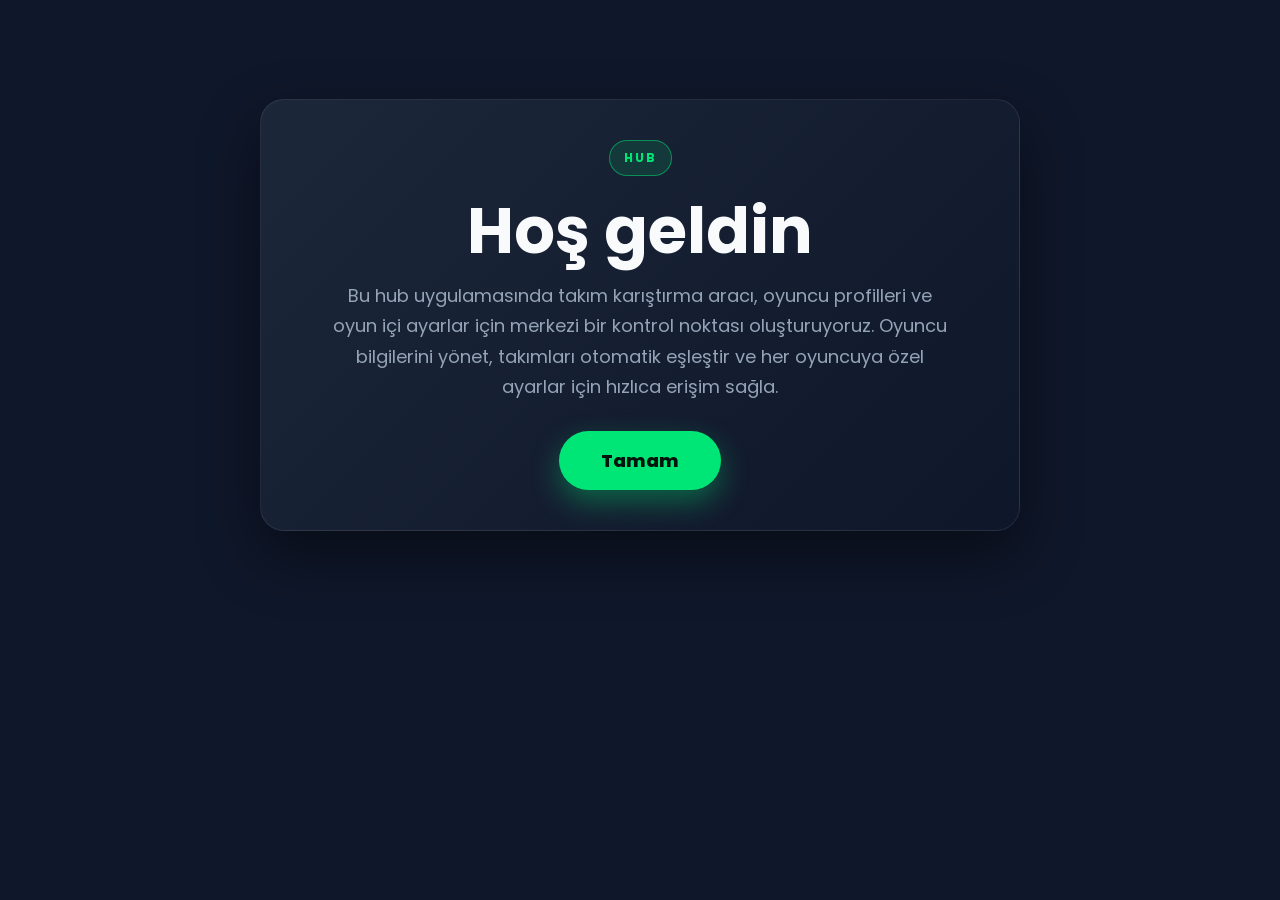
==== commit a5718607: "Update index.html" ====
--- a/index.html
+++ b/index.html
@@ -25,6 +25,7 @@
 
         /* HEADER & MENÜ */
         .header { background: rgba(30, 41, 59, 0.8); backdrop-filter: blur(10px); padding: 20px 40px; display: flex; justify-content: space-between; align-items: center; border-bottom: 1px solid rgba(255,255,255,0.1); position: sticky; top: 0; z-index: 100; }
+        .header.hidden { display: none; }
         .logo { font-size: 24px; font-weight: 800; color: var(--accent); letter-spacing: 1px; text-transform: uppercase; cursor: pointer; transition: 0.2s; width: 250px; }
         .logo:hover { text-shadow: 0 0 10px var(--accent); }
         
@@ -68,12 +69,44 @@
         .checkbox-group input { width: 18px; height: 18px; cursor: pointer; }
 
         /* ÇARKIFELEK & ZAR ORTAK */
-        .stage-screen { display: none; text-align: center; }
+        .stage-screen { display: none; text-align: center; position: relative; }
+        .mini-back-btn {
+            position: absolute;
+            top: 18px;
+            left: 18px;
+            z-index: 12;
+            display: inline-flex;
+            align-items: center;
+            gap: 8px;
+            background: rgba(255,255,255,0.04);
+            border: 1px solid rgba(255,255,255,0.12);
+            border-radius: 999px;
+            color: var(--text-muted);
+            padding: 8px 12px;
+            font-size: 12px;
+            font-weight: 700;
+            letter-spacing: 0.08em;
+            text-transform: uppercase;
+            cursor: pointer;
+            transition: all 0.2s ease;
+            box-shadow: none;
+        }
+        .mini-back-btn::before {
+            content: '←';
+            font-size: 14px;
+            line-height: 1;
+        }
+        .mini-back-btn:hover {
+            background: rgba(255,255,255,0.08);
+            color: var(--text-main);
+            border-color: rgba(0,230,118,0.5);
+            transform: translateY(-1px);
+        }
         .stage-title { font-size: 32px; margin-bottom: 20px; text-transform: uppercase; letter-spacing: 2px; }
         
         /* ÇARKIFELEK */
-        .wheel-container { position: relative; width: 450px; height: 450px; margin: 0 auto 30px auto; }
-        .wheel-pointer { position: absolute; top: 50%; right: -10px; transform: translateY(-50%); border-top: 20px solid transparent; border-bottom: 20px solid transparent; border-right: 35px solid #fff; z-index: 10; filter: drop-shadow(0 0 5px rgba(0,0,0,0.5)); transform-origin: right center; transition: transform 0.05s ease-out; }
+        .wheel-container { position: relative; width: 320px; height: 320px; margin: 0 auto 22px auto; }
+        .wheel-pointer { position: absolute; top: 50%; right: -8px; transform: translateY(-50%); border-top: 14px solid transparent; border-bottom: 14px solid transparent; border-right: 24px solid #fff; z-index: 10; filter: drop-shadow(0 0 5px rgba(0,0,0,0.5)); transform-origin: right center; transition: transform 0.05s ease-out; }
         .wheel-pointer.tick { transform: translateY(-50%) rotate(-25deg); }
         
         /* ZAR MODU */
@@ -143,11 +176,669 @@
         body.light-mode .table-zone { background: radial-gradient(circle, #cbd5e1 0%, #f8fafc 70%); border-color: rgba(0,0,0,0.1); }
         body.light-mode .wheel-pointer { border-right-color: var(--text-main); }
         body.light-mode .theme-divider { background: rgba(0,0,0,0.2) !important; }
+
+        .screen-layer {
+            opacity: 0;
+            transform: translateY(22px);
+            transition: opacity 0.38s ease, transform 0.38s ease;
+            pointer-events: none;
+        }
+        .screen-layer.visible {
+            opacity: 1;
+            transform: translateY(0);
+            pointer-events: auto;
+        }
+
+        .welcome-screen {
+            min-height: 70vh;
+            display: flex;
+            align-items: center;
+            justify-content: center;
+            padding: 40px 20px;
+        }
+        .welcome-card {
+            background: linear-gradient(135deg, rgba(30,41,59,0.9), rgba(15,23,42,0.9));
+            border: 1px solid rgba(255,255,255,0.08);
+            border-radius: 24px;
+            width: min(760px, 100%);
+            padding: 40px 32px;
+            box-shadow: 0 25px 60px rgba(0,0,0,0.45);
+            text-align: center;
+        }
+        .welcome-badge {
+            display: inline-block;
+            background: rgba(0, 230, 118, 0.12);
+            border: 1px solid rgba(0, 230, 118, 0.5);
+            color: var(--accent);
+            padding: 8px 14px;
+            font-size: 12px;
+            font-weight: 700;
+            letter-spacing: 2px;
+            text-transform: uppercase;
+            border-radius: 999px;
+            margin-bottom: 20px;
+        }
+        .welcome-card h1 {
+            margin: 0 0 14px;
+            font-size: clamp(36px, 5vw, 64px);
+            line-height: 1.1;
+        }
+        .welcome-card p {
+            margin: 0 auto 28px;
+            max-width: 620px;
+            color: var(--text-muted);
+            font-size: 18px;
+            line-height: 1.7;
+        }
+        .welcome-btn {
+            display: inline-block;
+            border: none;
+            background: var(--accent);
+            color: #02150d;
+            font-size: 18px;
+            font-weight: 800;
+            padding: 16px 42px;
+            border-radius: 999px;
+            cursor: pointer;
+            box-shadow: 0 12px 28px rgba(0,230,118,0.35);
+            transition: transform 0.2s ease;
+        }
+        .welcome-btn:hover { transform: translateY(-2px); }
+
+        .hub-screen, .screen-panel {
+            width: min(1400px, calc(100vw - 40px));
+            max-width: 1400px;
+            margin: 0 auto;
+            padding: 0 20px 24px;
+            display: flex;
+            flex-direction: column;
+            justify-content: flex-start;
+            min-height: calc(100vh - 120px);
+        }
+        .hub-header {
+            display: flex;
+            align-items: center;
+            justify-content: center;
+            text-align: center;
+            gap: 18px;
+            margin-bottom: 26px;
+            flex-wrap: wrap;
+        }
+        .hub-header h2 {
+            margin: 0;
+            font-size: clamp(28px, 4vw, 42px);
+            letter-spacing: 0.04em;
+        }
+        .hub-subtitle {
+            color: var(--text-muted);
+            font-size: 16px;
+            margin: 0;
+        }
+        .hub-auth {
+            display: flex;
+            justify-content: center;
+            align-items: center;
+            gap: 12px;
+            flex-wrap: wrap;
+            margin: 0 auto 24px;
+        }
+        .auth-btn {
+            border: none;
+            border-radius: 12px;
+            padding: 12px 18px;
+            font-weight: 800;
+            cursor: pointer;
+            transition: transform 0.2s ease, opacity 0.2s ease;
+        }
+        .auth-btn:hover {
+            transform: translateY(-2px);
+        }
+        .auth-btn.primary {
+            background: var(--accent);
+            color: #04150b;
+        }
+        .auth-btn.secondary {
+            background: rgba(255,255,255,0.06);
+            color: var(--text-main);
+            border: 1px solid rgba(255,255,255,0.08);
+        }
+        .auth-user-box {
+            display: none;
+            align-items: center;
+            gap: 12px;
+            background: rgba(255,255,255,0.05);
+            border: 1px solid rgba(255,255,255,0.08);
+            border-radius: 999px;
+            padding: 8px 16px;
+        }
+        .auth-user-box.visible {
+            display: flex;
+        }
+        .auth-user-name {
+            font-weight: 700;
+            color: var(--text-main);
+        }
+        .menu-grid {
+            display: grid;
+            grid-template-columns: repeat(auto-fit, minmax(240px, 1fr));
+            gap: 24px;
+            max-width: 980px;
+            width: 100%;
+            margin: 0 auto;
+            align-items: stretch;
+        }
+        .menu-card {
+            background: var(--panel-bg);
+            border: 1px solid rgba(255,255,255,0.08);
+            border-radius: 18px;
+            padding: 28px 22px;
+            min-height: 210px;
+            text-align: left;
+            color: var(--text-main);
+            cursor: pointer;
+            transition: transform 0.2s ease, border-color 0.2s ease, box-shadow 0.2s ease;
+            box-shadow: 0 16px 30px rgba(0,0,0,0.18);
+        }
+        .menu-card:hover {
+            transform: translateY(-4px);
+            border-color: rgba(0,230,118,0.6);
+            box-shadow: 0 0 0 1px rgba(0,230,118,0.3), 0 16px 30px rgba(0,0,0,0.18);
+        }
+        .menu-card.primary {
+            border-color: rgba(255,255,255,0.08);
+        }
+        .menu-card.disabled {
+            opacity: 0.6;
+            cursor: default;
+        }
+        .menu-card .icon {
+            display: inline-flex;
+            align-items: center;
+            justify-content: center;
+            width: 56px;
+            height: 56px;
+            border-radius: 14px;
+            background: rgba(255,255,255,0.05);
+            font-size: 28px;
+            margin-bottom: 18px;
+        }
+        .menu-card h3 {
+            margin: 0 0 10px;
+            font-size: 28px;
+        }
+        .menu-card p {
+            margin: 0;
+            color: var(--text-muted);
+            line-height: 1.6;
+        }
+        .menu-card .tag {
+            display: inline-block;
+            margin-top: 18px;
+            padding: 7px 12px;
+            border-radius: 999px;
+            font-size: 11px;
+            font-weight: 700;
+            letter-spacing: 1px;
+            text-transform: uppercase;
+            background: rgba(255,255,255,0.06);
+            color: var(--text-main);
+        }
+
+        .screen-topbar {
+            display: flex;
+            align-items: center;
+            justify-content: center;
+            text-align: center;
+            gap: 16px;
+            margin-bottom: 24px;
+            flex-wrap: wrap;
+        }
+        .screen-topbar h2 {
+            margin: 0;
+            font-size: clamp(28px, 4vw, 36px);
+        }
+        .generator-header {
+            display: flex;
+            align-items: center;
+            justify-content: center;
+            gap: 16px;
+            margin: 0 0 18px;
+            min-height: 44px;
+            flex-wrap: wrap;
+        }
+        .generator-header-title {
+            margin: 0;
+            font-size: clamp(30px, 4vw, 42px);
+            font-weight: 800;
+            letter-spacing: 0.04em;
+            text-transform: uppercase;
+            color: var(--text-main);
+            text-align: center;
+        }
+        .generator-back-btn {
+            display: inline-flex;
+            align-items: center;
+            justify-content: center;
+            background: rgba(255,255,255,0.05);
+            border: 1px solid rgba(255,255,255,0.1);
+            color: var(--text-main);
+            border-radius: 12px;
+            padding: 10px 16px;
+            cursor: pointer;
+            font-weight: 700;
+            min-width: 120px;
+            flex-shrink: 0;
+        }
+        .generator-mode-row {
+            display: flex;
+            justify-content: center;
+            align-items: center;
+            flex-wrap: wrap;
+            gap: 10px;
+            margin: 0 auto 20px;
+            max-width: 980px;
+        }
+        .generator-mode-pill {
+            border: 1px solid rgba(255,255,255,0.08);
+            background: rgba(255,255,255,0.03);
+            color: var(--text-muted);
+            border-radius: 12px;
+            padding: 10px 16px;
+            cursor: pointer;
+            font-weight: 700;
+            transition: all 0.2s ease;
+        }
+        .generator-mode-pill:hover,
+        .generator-mode-pill.active {
+            background: rgba(0,230,118,0.12);
+            color: var(--text-main);
+            border-color: rgba(0,230,118,0.55);
+            box-shadow: 0 0 18px rgba(0,230,118,0.12);
+        }
+        .back-btn, .small-btn {
+            background: rgba(255,255,255,0.05);
+            border: 1px solid rgba(255,255,255,0.1);
+            color: var(--text-main);
+            border-radius: 12px;
+            padding: 10px 16px;
+            cursor: pointer;
+            font-weight: 700;
+        }
+
+        .player-grid {
+            display: grid;
+            grid-template-columns: repeat(auto-fit, minmax(220px, 1fr));
+            gap: 18px;
+        }
+        .preset-grid {
+            display: grid;
+            grid-template-columns: repeat(auto-fit, minmax(160px, 1fr));
+            gap: 12px;
+            margin-top: 10px;
+            width: 100%;
+            align-items: stretch;
+        }
+        .preset-card {
+            display: flex;
+            flex-direction: column;
+            justify-content: center;
+            align-items: center;
+            gap: 10px;
+            background: var(--panel-bg);
+            border: 1px solid rgba(255,255,255,0.08);
+            border-radius: 10px;
+            padding: 12px 10px;
+            text-align: center;
+            color: var(--text-main);
+            cursor: pointer;
+            transition: transform 0.2s ease, border-color 0.2s ease, box-shadow 0.2s ease;
+            min-height: 96px;
+            width: 100%;
+        }
+        .preset-card:hover {
+            transform: translateY(-2px);
+            border-color: rgba(0,230,118,0.6);
+            box-shadow: 0 18px 30px rgba(0,0,0,0.18);
+        }
+        .team-badge {
+            width: 42px;
+            height: 42px;
+            border-radius: 12px;
+            display: flex;
+            align-items: center;
+            justify-content: center;
+            font-size: 10px;
+            font-weight: 900;
+            letter-spacing: 0.8px;
+            color: #06121a;
+            box-shadow: inset 0 0 0 1px rgba(255,255,255,0.2);
+            flex-shrink: 0;
+        }
+        .team-name {
+            font-size: 12px;
+            font-weight: 700;
+            line-height: 1.2;
+            text-align: center;
+            width: 100%;
+        }
+        .player-card {
+            background: var(--panel-bg);
+            border: 1px solid rgba(255,255,255,0.08);
+            border-radius: 16px;
+            padding: 20px;
+            text-align: left;
+            color: var(--text-main);
+            cursor: pointer;
+            transition: transform 0.2s ease, border-color 0.2s ease;
+        }
+        .player-card:hover {
+            transform: translateY(-2px);
+            border-color: rgba(0,230,118,0.6);
+        }
+        .player-card .name {
+            display: flex;
+            align-items: center;
+            justify-content: space-between;
+            font-size: 20px;
+            font-weight: 700;
+        }
+        .player-card .nickname {
+            color: var(--accent);
+            font-size: 13px;
+            margin-top: 8px;
+            display: inline-block;
+        }
+        .player-card .meta {
+            margin-top: 14px;
+            color: var(--text-muted);
+            font-size: 13px;
+        }
+
+        .settings-shell {
+            display: grid;
+            grid-template-columns: 260px 1fr;
+            gap: 22px;
+            background: var(--panel-bg);
+            border-radius: 18px;
+            border: 1px solid rgba(255,255,255,0.08);
+            padding: 18px;
+        }
+        .settings-menu {
+            display: flex;
+            flex-direction: column;
+            gap: 10px;
+        }
+        .settings-tab {
+            border: 1px solid rgba(255,255,255,0.08);
+            background: rgba(255,255,255,0.02);
+            border-radius: 12px;
+            padding: 12px 14px;
+            text-align: left;
+            color: var(--text-main);
+            cursor: pointer;
+            font-weight: 700;
+        }
+        .settings-tab.active {
+            background: rgba(0,230,118,0.12);
+            border-color: rgba(0,230,118,0.5);
+            color: var(--accent);
+        }
+        .settings-content {
+            background: rgba(255,255,255,0.02);
+            border-radius: 14px;
+            min-height: 400px;
+            padding: 20px;
+        }
+        .settings-content h3 {
+            margin-top: 0;
+            margin-bottom: 18px;
+            font-size: 28px;
+        }
+        .settings-list {
+            list-style: none;
+            padding: 0;
+            margin: 0;
+            display: grid;
+            gap: 12px;
+        }
+        .settings-list li {
+            display: flex;
+            justify-content: space-between;
+            align-items: center;
+            gap: 18px;
+            background: rgba(255,255,255,0.03);
+            border: 1px solid rgba(255,255,255,0.05);
+            border-radius: 12px;
+            padding: 14px 16px;
+        }
+        .settings-list span {
+            color: var(--text-muted);
+        }
+        .settings-list strong {
+            color: var(--text-main);
+            font-size: 15px;
+        }
+
+        .custom-form {
+            display: grid;
+            grid-template-columns: repeat(auto-fit, minmax(220px, 1fr));
+            gap: 16px;
+            margin-top: 18px;
+        }
+        .field-box {
+            display: flex;
+            flex-direction: column;
+            gap: 8px;
+            background: rgba(255,255,255,0.02);
+            border: 1px solid rgba(255,255,255,0.07);
+            border-radius: 12px;
+            padding: 12px 14px;
+        }
+        .field-box label {
+            font-size: 12px;
+            color: var(--text-muted);
+            text-transform: uppercase;
+            letter-spacing: 1px;
+        }
+        .field-box input {
+            background: transparent;
+            border: none;
+            color: var(--text-main);
+            font-size: 16px;
+            outline: none;
+        }
+        .field-box input[type="range"] {
+            width: 100%;
+            accent-color: var(--accent);
+            cursor: pointer;
+        }
+        .field-box .range-meta {
+            display: flex;
+            align-items: center;
+            justify-content: space-between;
+            gap: 12px;
+            font-size: 13px;
+            color: var(--text-muted);
+        }
+        .field-box .range-value {
+            color: var(--text-main);
+            font-weight: 700;
+        }
+        .field-box select {
+            width: 100%;
+            background: rgba(15, 23, 42, 0.95);
+            border: 1px solid rgba(255,255,255,0.12);
+            border-radius: 10px;
+            color: var(--text-main);
+            font-size: 16px;
+            outline: none;
+            padding: 12px 14px;
+            appearance: auto;
+            cursor: pointer;
+            color-scheme: dark;
+        }
+        .field-box select option {
+            background: #0f172a !important;
+            color: #f8fafc !important;
+        }
+        .field-box select option:checked,
+        .field-box select option:hover,
+        .field-box select option:focus {
+            background: #1e293b !important;
+            color: #f8fafc !important;
+        }
+        .save-btn {
+            margin-top: 18px;
+            background: var(--accent);
+            color: #02150d;
+            border: none;
+            font-weight: 800;
+            padding: 14px 20px;
+            border-radius: 12px;
+            cursor: pointer;
+        }
+        .history-card {
+            background: var(--panel-bg);
+            border: 1px solid rgba(255,255,255,0.08);
+            border-radius: 16px;
+            padding: 18px 20px;
+        }
+        .history-card h4 {
+            margin: 0 0 8px;
+            font-size: 20px;
+        }
+        .history-card .meta {
+            color: var(--text-muted);
+            font-size: 13px;
+            margin-bottom: 10px;
+        }
+        .history-card .result {
+            display: inline-block;
+            background: rgba(0,230,118,0.1);
+            color: var(--accent);
+            border-radius: 999px;
+            padding: 5px 10px;
+            font-size: 11px;
+            font-weight: 700;
+            letter-spacing: 1px;
+        }
+
+        .auth-modal {
+            position: fixed;
+            inset: 0;
+            background: rgba(2, 6, 23, 0.72);
+            display: flex;
+            align-items: center;
+            justify-content: center;
+            z-index: 200;
+            padding: 20px;
+        }
+        .auth-modal-card {
+            position: relative;
+            width: min(460px, 100%);
+            background: var(--panel-bg);
+            border: 1px solid rgba(255,255,255,0.08);
+            border-radius: 22px;
+            padding: 28px 24px 20px;
+            box-shadow: 0 30px 70px rgba(0,0,0,0.5);
+        }
+        .auth-close {
+            position: absolute;
+            top: 16px;
+            right: 16px;
+            border: none;
+            background: rgba(255,255,255,0.06);
+            color: var(--text-main);
+            width: 36px;
+            height: 36px;
+            border-radius: 50%;
+            font-size: 22px;
+            cursor: pointer;
+        }
+        .auth-modal-card h3 {
+            margin: 0 0 18px;
+            font-size: 30px;
+        }
+        .auth-tab-row {
+            display: flex;
+            gap: 8px;
+            background: rgba(255,255,255,0.04);
+            border-radius: 12px;
+            padding: 6px;
+            margin-bottom: 18px;
+        }
+        .auth-tab {
+            flex: 1;
+            border: none;
+            border-radius: 10px;
+            padding: 10px 12px;
+            background: transparent;
+            color: var(--text-muted);
+            font-weight: 700;
+            cursor: pointer;
+        }
+        .auth-tab.active {
+            background: var(--accent);
+            color: #06150d;
+        }
+        .auth-field {
+            display: flex;
+            flex-direction: column;
+            gap: 8px;
+            margin-bottom: 14px;
+        }
+        .auth-field label {
+            font-size: 12px;
+            letter-spacing: 1px;
+            text-transform: uppercase;
+            color: var(--text-muted);
+        }
+        .auth-field input {
+            width: 100%;
+            padding: 14px 14px;
+            border-radius: 12px;
+            border: 1px solid rgba(255,255,255,0.1);
+            background: rgba(255,255,255,0.02);
+            color: var(--text-main);
+            font-size: 16px;
+            outline: none;
+        }
+        .auth-submit {
+            width: 100%;
+            border: none;
+            border-radius: 12px;
+            padding: 14px 16px;
+            background: var(--accent);
+            color: #02150d;
+            font-weight: 800;
+            cursor: pointer;
+            margin-top: 8px;
+        }
+        .auth-message {
+            min-height: 20px;
+            margin-top: 14px;
+            font-size: 14px;
+            color: var(--text-muted);
+        }
+        .auth-message.error {
+            color: #fca5a5;
+        }
+        .auth-message.success {
+            color: #86efac;
+        }
+
+        @media (max-width: 760px) {
+            .settings-shell { grid-template-columns: 1fr; }
+            .header { padding: 16px 18px; flex-wrap: wrap; }
+            .logo { width: auto; }
+            .nav-modes { justify-content: center; flex-wrap: wrap; }
+            .welcome-card { padding: 28px 20px; }
+        }
     </style>
 </head>
 <body>
 
-    <div class="header">
+    <div class="header hidden" id="app-header">
         <div class="logo" id="logo-text" onclick="resetToMenu()" title="Ayar Ekranına Dön">Beceriye Göre</div>
         
         <!-- Renk / Tema Seçici -->
@@ -171,7 +862,223 @@
         </div>
     </div>
 
-    <div class="container" id="main-inputs">
+    <div id="welcome-screen" class="welcome-screen screen-layer visible">
+        <div class="welcome-card">
+            <div class="welcome-badge">Hub</div>
+            <h1>Hoş geldin</h1>
+            <p>
+                Bu hub uygulamasında takım karıştırma aracı, oyuncu profilleri ve oyun içi ayarlar için merkezi bir kontrol noktası oluşturuyoruz.
+                Oyuncu bilgilerini yönet, takımları otomatik eşleştir ve her oyuncuya özel ayarlar için hızlıca erişim sağla.
+            </p>
+            <button class="welcome-btn" onclick="showHub()">Tamam</button>
+        </div>
+    </div>
+
+    <div id="hub-screen" class="hub-screen screen-layer" style="display:none;">
+        <div class="hub-header">
+            <div>
+                <h2>Merkez Menü</h2>
+                <p class="hub-subtitle">Uygulama içindeki ana başlıklar burada yer alır.</p>
+            </div>
+        </div>
+
+        <div class="hub-auth">
+            <button id="hub-signup-btn" class="auth-btn primary" type="button" onclick="openAuthModal('signup')">Kayıt Ol</button>
+            <button id="hub-login-btn" class="auth-btn secondary" type="button" onclick="openAuthModal('login')">Giriş Yap</button>
+
+            <div class="auth-user-box" id="auth-user-box">
+                <span class="auth-user-name" id="auth-user-name">Misafir</span>
+                <button id="hub-logout-btn" class="auth-btn secondary" type="button" onclick="logoutUser()">Çıkış Yap</button>
+            </div>
+        </div>
+
+        <div class="menu-grid">
+            <button class="menu-card primary" onclick="showGeneratorScreen()">
+                <div class="icon">🎯</div>
+                <h3>Takım Karıştırıcı</h3>
+                <p>Oyuncuları eşleştirerek takım dağılımı oluşturur.</p>
+                <span class="tag">Aç</span>
+            </button>
+
+            <button class="menu-card" onclick="showPlayersScreen()">
+                <div class="icon">👤</div>
+                <h3>Oyuncular</h3>
+                <p>Kaydedilmiş oyuncuları görüntüle ve oyun içi ayarlara eriş.</p>
+                <span class="tag">Aç</span>
+            </button>
+
+            <button class="menu-card" onclick="showPresetScreen()">
+                <div class="icon">🏆</div>
+                <h3>Hazır Ayarlar</h3>
+                <p>Ünlü profesyonel oyuncuların sens, crosshair ve viewmodel ayarları.</p>
+                <span class="tag">Aç</span>
+            </button>
+
+            <button class="menu-card" onclick="showCustomPresetScreen()">
+                <div class="icon">🧩</div>
+                <h3>Config</h3>
+                <p>Kendi oyun içi setini oluşturup kaydet.</p>
+                <span class="tag">Aç</span>
+            </button>
+
+            <button class="menu-card" onclick="showHistoryScreen()">
+                <div class="icon">📜</div>
+                <h3>Maç Geçmişi</h3>
+                <p>Geçmiş karışımlar ve maç özetleri görüntülenir.</p>
+                <span class="tag">Aç</span>
+            </button>
+        </div>
+    </div>
+
+    <div id="players-screen" class="screen-panel screen-layer" style="display:none;">
+        <div class="screen-topbar">
+            <h2>Oyuncular</h2>
+            <button class="back-btn" onclick="showHub()">Ana Menü</button>
+        </div>
+        <div id="players-grid" class="player-grid"></div>
+    </div>
+
+    <div id="preset-screen" class="screen-panel screen-layer" style="display:none;">
+        <div class="screen-topbar">
+            <h2>Hazır Ayarlar</h2>
+            <button class="back-btn" onclick="showHub()">Ana Menü</button>
+        </div>
+        <div id="preset-grid" class="preset-grid"></div>
+    </div>
+
+    <div id="custom-preset-screen" class="screen-panel screen-layer" style="display:none;">
+        <div class="screen-topbar">
+            <h2>Config</h2>
+            <button class="back-btn" onclick="showHub()">Ana Menü</button>
+        </div>
+
+        <div class="custom-form">
+            <div class="field-box">
+                <label>Config Adı</label>
+                <input id="custom-preset-name" type="text" value="Config1" pattern="[A-Za-z0-9]+" inputmode="text" maxlength="20" />
+            </div>
+            <div class="field-box">
+                <label>Crosshair</label>
+                <select id="custom-crosshair" style="background: rgba(15,23,42,0.95); border: 1px solid rgba(255,255,255,0.12); color: var(--text-main); font-size: 16px; outline: none; padding: 12px 14px; border-radius: 10px; cursor: pointer;">
+                    <option value="Varsayılan Dinamik">Varsayılan Dinamik</option>
+                    <option value="Varsayılan Statik">Varsayılan Statik</option>
+                    <option value="Klasik Dinamik">Klasik Dinamik</option>
+                    <option value="Klasik Tam Dinamik">Klasik Tam Dinamik</option>
+                    <option value="Klasik Statik">Klasik Statik</option>
+                    <option value="Hibrit / Kalıcı Dinamik">Hibrit / Kalıcı Dinamik</option>
+                    <option value="Dynamic Quad">Dynamic Quad</option>
+                    <option value="Circle / Halka Stili">Circle / Halka Stili</option>
+                    <option value="Square / Kare Stili">Square / Kare Stili</option>
+                    <option value="Dot Only / Sadece Nokta">Dot Only / Sadece Nokta</option>
+                </select>
+            </div>
+            <div class="field-box">
+                <label>Viewmodel X</label>
+                <div class="range-meta">
+                    <span>-2.0</span>
+                    <input id="custom-view-x" type="range" min="-2" max="2.5" step="0.1" value="1.5" />
+                    <span class="range-value" id="custom-view-x-value">1.5</span>
+                </div>
+            </div>
+            <div class="field-box">
+                <label>Viewmodel Y</label>
+                <div class="range-meta">
+                    <span>-2.0</span>
+                    <input id="custom-view-y" type="range" min="-2" max="2" step="0.1" value="-1.0" />
+                    <span class="range-value" id="custom-view-y-value">-1.0</span>
+                </div>
+            </div>
+            <div class="field-box">
+                <label>Viewmodel Z</label>
+                <div class="range-meta">
+                    <span>-2.0</span>
+                    <input id="custom-view-z" type="range" min="-2" max="2" step="0.1" value="1.0" />
+                    <span class="range-value" id="custom-view-z-value">1.0</span>
+                </div>
+            </div>
+            <div class="field-box">
+                <label>Viewmodel FOV</label>
+                <div class="range-meta">
+                    <span>54</span>
+                    <input id="custom-view-fov" type="range" min="54" max="68" step="1" value="60" />
+                    <span class="range-value" id="custom-view-fov-value">60</span>
+                </div>
+            </div>
+        </div>
+
+        <button class="save-btn" onclick="saveCustomPreset()">Ayarları Kaydet</button>
+        <div id="custom-preset-list" class="custom-preset-list" style="margin-top: 24px;"></div>
+    </div>
+
+    <div id="history-screen" class="screen-panel screen-layer" style="display:none;">
+        <div class="screen-topbar">
+            <h2>Maç Geçmişi</h2>
+            <button class="back-btn" onclick="showHub()">Ana Menü</button>
+        </div>
+        <div id="history-list" class="history-list"></div>
+    </div>
+
+    <div id="player-settings-screen" class="screen-panel screen-layer" style="display:none;">
+        <div class="screen-topbar">
+            <h2 id="player-settings-heading">Oyuncu Ayarları</h2>
+            <button class="back-btn" onclick="showPlayersScreen()">Geri</button>
+        </div>
+
+        <div class="settings-shell">
+            <div class="settings-menu" id="settings-menu"></div>
+            <div class="settings-content">
+                <h3 id="player-name-title">Rafet "Root" Bolat</h3>
+                <ul class="settings-list" id="settings-detail"></ul>
+            </div>
+        </div>
+    </div>
+
+    <div id="auth-modal" class="auth-modal" style="display:none;">
+        <div class="auth-modal-card">
+            <button class="auth-close" type="button" onclick="closeAuthModal()" aria-label="Kapat">×</button>
+            <h3 id="auth-modal-title">Giriş Yap</h3>
+            <div class="auth-tab-row">
+                <button class="auth-tab active" type="button" data-mode="login" onclick="switchAuthMode('login')">Giriş Yap</button>
+                <button class="auth-tab" type="button" data-mode="signup" onclick="switchAuthMode('signup')">Kayıt Ol</button>
+            </div>
+
+            <form id="auth-form" onsubmit="handleAuthSubmit(event)">
+                <div class="auth-field" id="auth-display-name-wrap" style="display:none;">
+                    <label for="auth-display-name">Ad Soyad</label>
+                    <input id="auth-display-name" type="text" placeholder="Örn. Efe Demir" />
+                </div>
+
+                <div class="auth-field">
+                    <label for="auth-username">Kullanıcı Adı</label>
+                    <input id="auth-username" type="text" placeholder="kullanici_adi" required />
+                </div>
+
+                <div class="auth-field">
+                    <label for="auth-password">Şifre</label>
+                    <input id="auth-password" type="password" placeholder="••••••••" required />
+                </div>
+
+                <button class="auth-submit" id="auth-submit-btn" type="submit">Giriş Yap</button>
+            </form>
+
+            <div id="auth-message" class="auth-message"></div>
+        </div>
+    </div>
+
+    <div class="container screen-layer" id="main-inputs" style="display:none;">
+        <div class="generator-header">
+            <h2 class="generator-header-title">Takım Karıştırıcı</h2>
+            <button class="generator-back-btn" onclick="showHub()">Ana Menü</button>
+        </div>
+
+        <div class="generator-mode-row">
+            <button class="generator-mode-pill" type="button" data-mode="normal" onclick="setMode('normal')">Hızlı</button>
+            <button class="generator-mode-pill active" type="button" data-mode="skill" onclick="setMode('skill')">Beceriye Göre</button>
+            <button class="generator-mode-pill" type="button" data-mode="wheel" onclick="setMode('wheel')">Çark</button>
+            <button class="generator-mode-pill" type="button" data-mode="dice" onclick="setMode('dice')">Zar</button>
+            <button class="generator-mode-pill" type="button" data-mode="roulette" onclick="setMode('roulette')">Rulet</button>
+        </div>
+
         <div class="setup-grid">
             <!-- Sol: Katılımcılar -->
             <div class="panel">
@@ -193,18 +1100,21 @@
             Eşit Oyuncu Sayısına Zorla (Örn: 5v5 Dağılım)
         </label>
 
-        <button class="start-btn" onclick="startGeneration()">Eşleştirmeyi Başlat</button>
+        <div style="display:flex; justify-content:center; margin-top:20px;">
+            <button class="start-btn" onclick="startGeneration()" style="margin:0; width:100%; max-width:220px;">Eşleştirmeyi Başlat</button>
+        </div>
     </div>
 
     <!-- ÇARKIFELEK EKRANI -->
     <div class="container stage-screen" id="wheel-screen">
+        <button class="mini-back-btn" onclick="resetToMenu()">Geri</button>
         <div style="font-size: 24px; font-weight: bold; margin-bottom: 20px; display: flex; justify-content: center; align-items: center; gap: 10px;">
             <span id="wheel-status-text">Sıradaki Takım:</span>
             <select id="wheel-team-select" style="font-size: 20px; padding: 5px 15px; background: var(--panel-bg); color: var(--text-main); border: 2px solid var(--accent); border-radius: 8px; outline: none; cursor: pointer; font-weight: bold; display: none;"></select>
         </div>
         <div class="wheel-container">
             <div class="wheel-pointer"></div>
-            <canvas id="wheel-canvas" width="450" height="450"></canvas>
+            <canvas id="wheel-canvas" width="320" height="320"></canvas>
         </div>
         <button class="start-btn" id="spinBtn" style="margin-top:0;" onclick="spinWheel()">Çarkı Çevir</button>
         <div id="wheel-teams-grid" class="teams-grid"></div>
@@ -212,6 +1122,7 @@
 
     <!-- ZAR EKRANI -->
     <div class="container stage-screen" id="dice-screen">
+        <button class="mini-back-btn" onclick="resetToMenu()">Geri</button>
         <div class="stage-title" style="color:var(--accent);">Zar Masası</div>
         
         <div class="dice-layout">
@@ -241,6 +1152,7 @@
 
     <!-- RULET EKRANI -->
     <div class="container stage-screen" id="roulette-screen">
+        <button class="mini-back-btn" onclick="resetToMenu()">Geri</button>
         <div class="stage-title" style="color:var(--accent);">Rulet Masası</div>
         <div style="font-size: 24px; font-weight: bold; margin-bottom: 20px; display: flex; justify-content: center; align-items: center; gap: 10px;">
             <span id="roulette-status-text">Sıradaki:</span>
@@ -269,7 +1181,7 @@
         
         <div style="display: flex; flex-direction: column; align-items: center; gap: 20px; margin-top: 40px;">
             <button class="start-btn" onclick="startGeneration()" style="margin: 0; width: 100%; max-width: 300px; background:var(--accent); color:#000;">Yeniden Karıştır</button>
-            <button class="start-btn" onclick="resetToMenu()" style="margin: 0; width: 100%; max-width: 300px; background:var(--panel-bg); color:var(--text-main); border: 1px solid rgba(150,150,150,0.3); box-shadow:none;">Menüye Dön</button>
+            <button class="start-btn" onclick="showGeneratorScreen()" style="margin: 0; width: 100%; max-width: 300px; background:var(--panel-bg); color:var(--text-main); border: 1px solid rgba(150,150,150,0.3); box-shadow:none;">Menüye Dön</button>
         </div>
     </div>
 
@@ -277,7 +1189,10 @@
         let mode = 'skill'; 
         let participants = [];
         let teams = [];
-        
+        let activeUser = null;
+        const AUTH_USERS_KEY = 'teamMixerUsers';
+        const AUTH_SESSION_KEY = 'teamMixerSession';
+
         let draftPlayers = [];
         let draftTeams = [];
         let currentTeamIndex = 0;
@@ -339,13 +1254,769 @@
             { x: 0, y: 0 }, { x: -90, y: 0 }, { x: 0, y: -90 }, { x: 0, y: 90 }, { x: 90, y: 0 }, { x: 180, y: 0 }
         ];
 
-        const initialNames = ["Samet", "Rafet", "Kerim", "Feyzi", "Tolu", "Cio", "Zeynel", "Emre", "Gazi", "Ayşe"];
-        
+        const initialProfiles = [];
+
+        const settingsCatalog = [
+            {
+                id: 'screen',
+                label: 'Ekran Ayarları',
+                items: [
+                    ['Monitor', 'monitor'],
+                    ['Gama', 'gamma'],
+                    ['Brightness', 'brightness'],
+                    ['Display Mode', 'displayMode']
+                ]
+            },
+            {
+                id: 'sensitivity',
+                label: 'Sensitivity Ayarları',
+                items: [
+                    ['Mouse Sensitivity', 'mouseSensitivity'],
+                    ['Polling Rate', 'pollingRate']
+                ]
+            },
+            {
+                id: 'crosshair',
+                label: 'Crosshair Ayarları',
+                items: [
+                    ['Style', 'crosshairStyle'],
+                    ['Color', 'crosshairColor'],
+                    ['Size', 'crosshairSize'],
+                    ['Gap', 'crosshairGap']
+                ]
+            },
+            {
+                id: 'viewmodel',
+                label: 'Viewmodel Ayarları',
+                items: [
+                    ['X', 'viewX'],
+                    ['Y', 'viewY'],
+                    ['Z', 'viewZ'],
+                    ['FOV', 'viewFov']
+                ]
+            }
+        ];
+
+        const PROFILE_STORAGE_KEY = 'teamMixerProfiles';
+
+        function getDefaultProfileData() {
+            return {
+                monitor: '',
+                gamma: '',
+                brightness: '',
+                displayMode: '',
+                mouseSensitivity: '',
+                pollingRate: '',
+                crosshairStyle: '',
+                crosshairColor: '',
+                crosshairSize: '',
+                crosshairGap: '',
+                viewX: '',
+                viewY: '',
+                viewZ: '',
+                viewFov: ''
+            };
+        }
+
+        function getStoredProfileData(userId) {
+            if (!userId) return getDefaultProfileData();
+            try {
+                const raw = localStorage.getItem(PROFILE_STORAGE_KEY);
+                const profiles = raw ? JSON.parse(raw) : {};
+                const saved = profiles[userId] || {};
+                return { ...getDefaultProfileData(), ...saved };
+            } catch (error) {
+                return getDefaultProfileData();
+            }
+        }
+
+        function saveStoredProfileData(userId, profileData) {
+            if (!userId) return;
+            try {
+                const raw = localStorage.getItem(PROFILE_STORAGE_KEY);
+                const profiles = raw ? JSON.parse(raw) : {};
+                profiles[userId] = { ...getDefaultProfileData(), ...profileData };
+                localStorage.setItem(PROFILE_STORAGE_KEY, JSON.stringify(profiles));
+            } catch (error) {
+                // Ignore storage failures silently.
+            }
+        }
+
+        const proPresetCatalog = [
+            { name: 'FaZe Clan', logo: 'FZ', accent: '#d11b35' },
+            { name: 'G2 Esports', logo: 'G2', accent: '#f78b1f' },
+            { name: 'Team Liquid', logo: 'TL', accent: '#3a8dff' },
+            { name: 'Cloud9', logo: 'C9', accent: '#0ec5d8' },
+            { name: 'FNATIC', logo: 'FN', accent: '#d81b60' },
+            { name: 'Vitality', logo: 'VIT', accent: '#ffb703' },
+            { name: 'OG', logo: 'OG', accent: '#8a5cf6' },
+            { name: 'Astralis', logo: 'AST', accent: '#d4af37' },
+            { name: 'Natus Vincere', logo: 'NAVI', accent: '#f2c14e' },
+            { name: 'Team Spirit', logo: 'SP', accent: '#cc0000' },
+            { name: 'Complexity', logo: 'CPLX', accent: '#5d8aa8' },
+            { name: '100 Thieves', logo: '100', accent: '#d13f3f' },
+            { name: 'Heroic', logo: 'H', accent: '#c9f2ff' },
+            { name: 'Gen.G', logo: 'GG', accent: '#7bff8d' },
+            { name: 'mousesports', logo: 'MS', accent: '#c7d2fe' },
+            { name: 'Sentinels', logo: 'S', accent: '#ff5d8f' },
+            { name: 'Evil Geniuses', logo: 'EG', accent: '#7bdff2' },
+            { name: 'Shopify Rebellion', logo: 'SR', accent: '#6ee7b7' },
+            { name: 'NIP', logo: 'NIP', accent: '#f0f4f8' },
+            { name: 'BIG', logo: 'BIG', accent: '#a7f3d0' },
+            { name: 'Leviatan', logo: 'LEV', accent: '#f59e0b' },
+            { name: 'KOI', logo: 'KOI', accent: '#42a5f5' },
+            { name: 'FlyQuest', logo: 'FQ', accent: '#38bdf8' },
+            { name: 'The MongolZ', logo: 'MZ', accent: '#ff7a18' },
+            { name: 'ALTERNATE', logo: 'ALT', accent: '#f472b6' },
+            { name: 'FURIA', logo: 'FUR', accent: '#f97316' },
+            { name: 'Apex', logo: 'APX', accent: '#22c55e' },
+            { name: 'Guild', logo: 'G', accent: '#8b5cf6' },
+            { name: 'PaiN Gaming', logo: 'PAIN', accent: '#a78bfa' },
+            { name: 'Bilibili Gaming', logo: 'BLG', accent: '#eab308' },
+            { name: 'LYC', logo: 'LYC', accent: '#a3e635' }
+        ];
+
+        let customPresets = [
+            {
+                name: 'Kendi Temel Ayarım',
+                dpi: '400',
+                sensitivity: '1.9',
+                ads: '0.85',
+                crosshair: 'Static Dot',
+                viewX: '1.4',
+                viewY: '-2.2',
+                viewZ: '-3.6'
+            }
+        ];
+
+        let matchHistory = [];
+
+        let currentPlayerProfile = null;
+        let profileEditMode = false;
+        let profileDraftData = null;
+
+        function ensureProfileSpinnerStyles() {
+            if (document.getElementById('profile-spinner-style')) return;
+            const style = document.createElement('style');
+            style.id = 'profile-spinner-style';
+            style.textContent = `
+                @keyframes profile-spin {
+                    from { transform: rotate(0deg); }
+                    to { transform: rotate(360deg); }
+                }
+            `;
+            document.head.appendChild(style);
+        }
+
+        function normalizeUserNameParts(displayName) {
+            const fullName = String(displayName || '').trim();
+            if (!fullName) {
+                return { fullName: '', firstName: '', lastName: '' };
+            }
+
+            const parts = fullName.split(/\s+/).filter(Boolean);
+            const firstName = parts.shift() || '';
+            const lastName = parts.join(' ');
+
+            return {
+                fullName,
+                firstName,
+                lastName
+            };
+        }
+
+        function getStoredUsers() {
+            try {
+                const raw = localStorage.getItem(AUTH_USERS_KEY);
+                const parsed = raw ? JSON.parse(raw) : [];
+
+                if (!Array.isArray(parsed)) return [];
+
+                return parsed.map(user => ({
+                    id: user.id || genId(),
+                    username: String(user.username || '').trim(),
+                    password: String(user.password || ''),
+                    displayName: String(user.displayName || user.fullName || '').trim(),
+                    fullName: String(user.fullName || user.displayName || '').trim(),
+                    firstName: String(user.firstName || '').trim(),
+                    lastName: String(user.lastName || '').trim()
+                }));
+            } catch (error) {
+                return [];
+            }
+        }
+
+        function saveStoredUsers(users) {
+            localStorage.setItem(AUTH_USERS_KEY, JSON.stringify(users));
+        }
+
+        function syncRegisteredPlayerToParticipants(newUser) {
+            const name = (newUser.firstName || newUser.displayName || '').trim();
+            const surname = (newUser.lastName || '').trim();
+            const nickname = (newUser.username || '').trim();
+
+            if (!name && !nickname) return;
+
+            const existing = participants.some(player =>
+                (player.name === name && player.surname === surname) ||
+                (player.nickname && player.nickname.toLowerCase() === nickname.toLowerCase())
+            );
+
+            if (existing) return;
+
+            participants.push({
+                id: newUser.id || genId(),
+                name,
+                surname,
+                nickname,
+                rating: 5
+            });
+            renderInputs();
+        }
+
+        function getActiveUser() {
+            try {
+                return JSON.parse(localStorage.getItem(AUTH_SESSION_KEY));
+            } catch (error) {
+                return null;
+            }
+        }
+
+        function setActiveUser(user) {
+            activeUser = user;
+            if (user) {
+                localStorage.setItem(AUTH_SESSION_KEY, JSON.stringify(user));
+            } else {
+                localStorage.removeItem(AUTH_SESSION_KEY);
+            }
+            renderAuthState();
+        }
+
+        function renderAuthState() {
+            const user = getActiveUser() || activeUser;
+            const authBox = document.getElementById('auth-user-box');
+            const authName = document.getElementById('auth-user-name');
+            const loginBtn = document.getElementById('hub-login-btn');
+            const signupBtn = document.getElementById('hub-signup-btn');
+
+            if (!authBox || !authName || !loginBtn || !signupBtn) return;
+
+            if (user) {
+                authName.textContent = user.displayName || user.username;
+                authBox.classList.add('visible');
+                signupBtn.style.display = 'none';
+                loginBtn.style.display = 'none';
+            } else {
+                authBox.classList.remove('visible');
+                signupBtn.style.display = 'inline-flex';
+                loginBtn.style.display = 'inline-flex';
+            }
+        }
+
+        function openAuthModal(mode) {
+            const modal = document.getElementById('auth-modal');
+            if (!modal) return;
+            modal.style.display = 'flex';
+            switchAuthMode(mode);
+        }
+
+        function closeAuthModal() {
+            const modal = document.getElementById('auth-modal');
+            const message = document.getElementById('auth-message');
+            if (!modal) return;
+            modal.style.display = 'none';
+            if (message) {
+                message.textContent = '';
+                message.className = 'auth-message';
+            }
+            const form = document.getElementById('auth-form');
+            if (form) form.reset();
+        }
+
+        function switchAuthMode(mode) {
+            const displayWrap = document.getElementById('auth-display-name-wrap');
+            const title = document.getElementById('auth-modal-title');
+            const submitBtn = document.getElementById('auth-submit-btn');
+            const tabs = document.querySelectorAll('.auth-tab');
+
+            const isSignup = mode === 'signup';
+            if (displayWrap) displayWrap.style.display = isSignup ? 'flex' : 'none';
+            if (title) title.textContent = isSignup ? 'Kayıt Ol' : 'Giriş Yap';
+            if (submitBtn) submitBtn.textContent = isSignup ? 'Kayıt Ol' : 'Giriş Yap';
+
+            tabs.forEach(tab => tab.classList.toggle('active', tab.dataset.mode === mode));
+        }
+
+        function handleAuthSubmit(event) {
+            event.preventDefault();
+            const message = document.getElementById('auth-message');
+            const username = document.getElementById('auth-username').value.trim();
+            const password = document.getElementById('auth-password').value.trim();
+            const displayName = document.getElementById('auth-display-name')?.value.trim() || '';
+            const mode = document.querySelector('.auth-tab.active')?.dataset.mode || 'login';
+            const users = getStoredUsers();
+
+            if (!username || !password) {
+                if (message) {
+                    message.textContent = 'Kullanıcı adı ve şifre alanları zorunludur.';
+                    message.className = 'auth-message error';
+                }
+                return;
+            }
+
+            if (mode === 'signup') {
+                if (!displayName) {
+                    if (message) {
+                        message.textContent = 'Lütfen ad soyad bilgisi girin.';
+                        message.className = 'auth-message error';
+                    }
+                    return;
+                }
+
+                if (users.some(user => user.username.toLowerCase() === username.toLowerCase())) {
+                    if (message) {
+                        message.textContent = 'Bu kullanıcı adı zaten kayıtlı.';
+                        message.className = 'auth-message error';
+                    }
+                    return;
+                }
+
+                const { fullName, firstName, lastName } = normalizeUserNameParts(displayName);
+                const newUser = {
+                    id: genId(),
+                    username,
+                    password,
+                    displayName: fullName,
+                    fullName,
+                    firstName,
+                    lastName
+                };
+
+                users.push(newUser);
+                saveStoredUsers(users);
+                syncRegisteredPlayerToParticipants(newUser);
+                setActiveUser(newUser);
+                closeAuthModal();
+                if (message) {
+                    message.textContent = 'Kayıt başarılı.';
+                    message.className = 'auth-message success';
+                }
+                return;
+            }
+
+            const matchedUser = users.find(user => user.username.toLowerCase() === username.toLowerCase() && user.password === password);
+            if (!matchedUser) {
+                if (message) {
+                    message.textContent = 'Böyle bir hesap yok. Kayıt olmayı deneyin veya kullanıcı adını ve şifreyi kontrol edin.';
+                    message.className = 'auth-message error';
+                }
+                return;
+            }
+
+            setActiveUser(matchedUser);
+            closeAuthModal();
+        }
+
+        function logoutUser() {
+            setActiveUser(null);
+        }
+
+        function bindRangeValue(id, outputId) {
+            const slider = document.getElementById(id);
+            const output = document.getElementById(outputId);
+            if (!slider || !output) return;
+            const sync = () => {
+                output.textContent = Number(slider.value).toFixed(slider.step && slider.step.includes('.') ? 1 : 0);
+            };
+            slider.addEventListener('input', sync);
+            sync();
+        }
+
         function init() {
-            initialNames.forEach(name => participants.push({ id: genId(), name: name, rating: 5 }));
+            activeUser = getActiveUser();
+            initialProfiles.forEach(profile => {
+                participants.push({
+                    id: genId(),
+                    name: profile.name,
+                    surname: profile.surname || '',
+                    nickname: profile.nickname || '',
+                    rating: profile.rating || 5
+                });
+            });
             teams.push({ id: genId(), name: "Terrorists", color: "var(--team-3)" });
             teams.push({ id: genId(), name: "Counter-Terrorists", color: "var(--team-1)" });
+            bindRangeValue('custom-view-x', 'custom-view-x-value');
+            bindRangeValue('custom-view-y', 'custom-view-y-value');
+            bindRangeValue('custom-view-z', 'custom-view-z-value');
+            bindRangeValue('custom-view-fov', 'custom-view-fov-value');
+            bindConfigNameInput();
             renderInputs();
+            renderPlayersMenu();
+            renderAuthState();
+            showWelcome();
+        }
+
+        function getDisplayName(player) {
+            if (!player) return 'Oyuncu';
+            const parts = [];
+            if (player.name) parts.push(player.name);
+            if (player.nickname) parts.push(`"${player.nickname}"`);
+            if (player.surname) parts.push(player.surname);
+            return parts.join(' ');
+        }
+
+        function setHeaderVisibility(isVisible) {
+            const header = document.getElementById('app-header');
+            if (!header) return;
+            header.classList.toggle('hidden', !isVisible);
+        }
+
+        function activateScreen(screenId) {
+            const screenIds = ['welcome-screen', 'hub-screen', 'players-screen', 'preset-screen', 'custom-preset-screen', 'history-screen', 'player-settings-screen', 'main-inputs'];
+            screenIds.forEach(id => {
+                const element = document.getElementById(id);
+                if (!element) return;
+                element.classList.remove('visible');
+                if (id !== screenId) {
+                    element.style.display = 'none';
+                }
+            });
+
+            const target = document.getElementById(screenId);
+            if (!target) return;
+            if (screenId === 'welcome-screen') {
+                target.style.display = 'flex';
+            } else {
+                target.style.display = 'block';
+            }
+            requestAnimationFrame(() => target.classList.add('visible'));
+        }
+
+        function showWelcome() {
+            setHeaderVisibility(false);
+            activateScreen('welcome-screen');
+            hideAllStageScreens();
+        }
+
+        function showHub() {
+            setHeaderVisibility(false);
+            activateScreen('hub-screen');
+            hideAllStageScreens();
+        }
+
+        function showPlayersScreen() {
+            setHeaderVisibility(false);
+            activateScreen('players-screen');
+            hideAllStageScreens();
+            renderPlayersMenu();
+        }
+
+        function showPresetScreen() {
+            setHeaderVisibility(false);
+            activateScreen('preset-screen');
+            renderProPresets();
+        }
+
+        function showCustomPresetScreen() {
+            setHeaderVisibility(false);
+            activateScreen('custom-preset-screen');
+            renderCustomPresets();
+        }
+
+        function showHistoryScreen() {
+            setHeaderVisibility(false);
+            activateScreen('history-screen');
+            renderHistory();
+        }
+
+        function showGeneratorScreen() {
+            setHeaderVisibility(false);
+            activateScreen('main-inputs');
+            hideAllStageScreens();
+        }
+
+        function hideAllStageScreens() {
+            document.getElementById('wheel-screen').style.display = 'none';
+            document.getElementById('dice-screen').style.display = 'none';
+            document.getElementById('roulette-screen').style.display = 'none';
+            document.getElementById('results-screen').style.display = 'none';
+        }
+
+        function renderPlayersMenu() {
+            const grid = document.getElementById('players-grid');
+            if (!grid) return;
+
+            if (!participants.length) {
+                grid.innerHTML = `
+                    <div class="history-card">
+                        <h4>Henüz oyuncu yok</h4>
+                        <div class="meta">İlk oyuncuyu ekleyerek burada görünmesini sağlayabilirsiniz.</div>
+                    </div>
+                `;
+                return;
+            }
+
+            grid.innerHTML = participants.map(player => `
+                <button class="player-card" type="button" onclick="openPlayerProfile('${player.id}')">
+                    <div class="name">
+                        <span>${player.name}</span>
+                        <span>›</span>
+                    </div>
+                    <div class="nickname">${player.nickname ? `"${player.nickname}"` : 'Takma ad yok'}</div>
+                    <div class="meta">${player.surname ? player.surname : 'Kayıtlı oyuncu'}</div>
+                </button>
+            `).join('');
+        }
+
+        function renderProPresets() {
+            const grid = document.getElementById('preset-grid');
+            if (!grid) return;
+
+            grid.innerHTML = proPresetCatalog.map(preset => `
+                <button class="preset-card team-card" type="button" onclick="openPresetDetails('${preset.name}')" style="--team-accent:${preset.accent || '#5eead4'};">
+                    <div class="team-badge" style="background:${preset.accent || '#5eead4'};">${preset.logo}</div>
+                    <div class="team-name">${preset.name}</div>
+                </button>
+            `).join('');
+        }
+
+        function openPresetDetails(presetName) {
+            const preset = proPresetCatalog.find(item => item.name === presetName);
+            if (!preset) return;
+
+            const wrapper = document.getElementById('preset-screen');
+            const details = document.createElement('div');
+            details.className = 'settings-content';
+            details.style.marginTop = '24px';
+            details.innerHTML = `
+                <h3>${preset.name}</h3>
+                <ul class="settings-list">
+                    <li><span>Takım</span><strong>${preset.name}</strong></li>
+                    <li><span>Logo</span><strong>${preset.logo}</strong></li>
+                    <li><span>Durum</span><strong>Hazır takım listesi</strong></li>
+                </ul>
+            `;
+
+            const existing = wrapper.querySelector('.settings-content');
+            if (existing) existing.remove();
+            wrapper.appendChild(details);
+        }
+
+        function sanitizeConfigName(value) {
+            return String(value || '').replace(/[^A-Za-z0-9]/g, '');
+        }
+
+        function bindConfigNameInput() {
+            const input = document.getElementById('custom-preset-name');
+            if (!input) return;
+
+            input.addEventListener('input', () => {
+                input.value = sanitizeConfigName(input.value);
+            });
+        }
+
+        function getValidConfigName() {
+            const input = document.getElementById('custom-preset-name');
+            const sanitized = sanitizeConfigName(input ? input.value : '');
+            if (input) {
+                input.value = sanitized || 'Config1';
+            }
+            return sanitized || 'Config1';
+        }
+
+        function renderCustomPresets() {
+            const list = document.getElementById('custom-preset-list');
+            if (!list) return;
+
+            list.innerHTML = customPresets.map(preset => `
+                <div class="history-card">
+                    <h4>${preset.name}</h4>
+                    <div class="meta">Crosshair ${preset.crosshair}</div>
+                    <div class="result">View ${preset.viewX} / ${preset.viewY} / ${preset.viewZ} · FOV ${preset.fov}</div>
+                </div>
+            `).join('');
+        }
+
+        function saveCustomPreset() {
+            const name = getValidConfigName();
+            const preset = {
+                name,
+                crosshair: document.getElementById('custom-crosshair').value || 'Varsayılan Dinamik',
+                viewX: document.getElementById('custom-view-x').value || '1.5',
+                viewY: document.getElementById('custom-view-y').value || '-1.0',
+                viewZ: document.getElementById('custom-view-z').value || '1.0',
+                fov: document.getElementById('custom-view-fov').value || '60'
+            };
+
+            customPresets.unshift(preset);
+            renderCustomPresets();
+        }
+
+        function renderHistory() {
+            const list = document.getElementById('history-list');
+            if (!list) return;
+
+            if (!matchHistory.length) {
+                list.innerHTML = `
+                    <div class="history-card">
+                        <h4>Henüz maç geçmişi yok</h4>
+                        <div class="meta">Kayıtlı maç görünümü burada listelenecek.</div>
+                    </div>
+                `;
+                return;
+            }
+
+            list.innerHTML = matchHistory.map(item => `
+                <div class="history-card">
+                    <h4>${item.title}</h4>
+                    <div class="meta">${item.date} · ${item.mode}</div>
+                    <span class="result">${item.result}</span>
+                </div>
+            `).join('');
+        }
+
+        function canEditCurrentProfile() {
+            return !!activeUser && !!currentPlayerProfile && String(currentPlayerProfile.id) === String(activeUser.id);
+        }
+
+        function openPlayerProfile(playerId) {
+            resetProfileEditState();
+            setHeaderVisibility(false);
+            currentPlayerProfile = participants.find(p => p.id === playerId) || participants[0];
+            const menu = document.getElementById('settings-menu');
+            const title = document.getElementById('player-name-title');
+
+            const screenIds = ['welcome-screen', 'hub-screen', 'players-screen', 'preset-screen', 'custom-preset-screen', 'history-screen', 'player-settings-screen', 'main-inputs'];
+            screenIds.forEach(id => {
+                const el = document.getElementById(id);
+                if (!el) return;
+                el.classList.remove('visible');
+                if (id !== 'player-settings-screen') el.style.display = 'none';
+            });
+
+            const settingsScreen = document.getElementById('player-settings-screen');
+            settingsScreen.style.display = 'block';
+            requestAnimationFrame(() => settingsScreen.classList.add('visible'));
+
+            title.textContent = getDisplayName(currentPlayerProfile);
+
+            const activeSection = settingsCatalog[0];
+
+            menu.innerHTML = settingsCatalog.map((section, idx) => `
+                <button class="settings-tab ${idx === 0 ? 'active' : ''}" type="button" onclick="renderSettingsSection('${section.id}')">
+                    ${section.label}
+                </button>
+            `).join('');
+
+            renderSettingsSection(activeSection.id);
+        }
+
+        function resetProfileEditState() {
+            profileEditMode = false;
+            profileDraftData = null;
+        }
+
+        function startProfileEditMode() {
+            if (!canEditCurrentProfile()) return;
+            profileEditMode = true;
+            profileDraftData = getStoredProfileData(currentPlayerProfile.id);
+            renderSettingsSection('screen');
+        }
+
+        function cancelProfileEditMode() {
+            if (!canEditCurrentProfile()) return;
+            profileEditMode = false;
+            profileDraftData = null;
+            renderSettingsSection('screen');
+        }
+
+        function saveProfileSettings() {
+            if (!canEditCurrentProfile()) return;
+
+            const form = document.getElementById('profile-settings-form');
+            if (!form) return;
+
+            const profileData = getStoredProfileData(activeUser.id);
+            form.querySelectorAll('[data-profile-key]').forEach(input => {
+                const key = input.dataset.profileKey;
+                profileData[key] = input.value || '';
+            });
+
+            saveStoredProfileData(activeUser.id, profileData);
+            ensureProfileSpinnerStyles();
+
+            const saveBtn = document.getElementById('profile-save-btn');
+            if (saveBtn) {
+                saveBtn.disabled = true;
+                saveBtn.innerHTML = '<span style="display:inline-block; animation: profile-spin 0.7s linear infinite;">⟳</span> Kaydedildi';
+            }
+
+            setTimeout(() => {
+                profileEditMode = false;
+                profileDraftData = null;
+                renderSettingsSection('screen');
+            }, 900);
+        }
+
+        function renderSettingsSection(sectionId) {
+            const menuButtons = document.querySelectorAll('.settings-tab');
+            menuButtons.forEach(btn => btn.classList.remove('active'));
+            const activeButton = Array.from(menuButtons).find(btn => btn.textContent.trim() === (settingsCatalog.find(s => s.id === sectionId)?.label || ''));
+            if (activeButton) activeButton.classList.add('active');
+
+            const section = settingsCatalog.find(s => s.id === sectionId) || settingsCatalog[0];
+            const detail = document.getElementById('settings-detail');
+            if (!detail || !currentPlayerProfile) return;
+
+            const savedProfileData = getStoredProfileData(currentPlayerProfile.id);
+            const profileData = profileEditMode && profileDraftData ? profileDraftData : savedProfileData;
+            const canEdit = canEditCurrentProfile();
+
+            if (!canEdit) {
+                detail.innerHTML = `
+                    <li>
+                        <span>Durum</span>
+                        <strong>Sadece kendi profilini düzenleyebilirsiniz.</strong>
+                    </li>
+                    ${section.items.map(([label, key]) => `
+                        <li>
+                            <span>${label}</span>
+                            <strong>${profileData[key] || '—'}</strong>
+                        </li>
+                    `).join('')}
+                `;
+                return;
+            }
+
+            if (!profileEditMode) {
+                detail.innerHTML = `
+                    <div style="display:flex; justify-content:flex-end; margin-bottom: 12px;">
+                        <button type="button" class="save-btn" onclick="startProfileEditMode()" style="margin:0; width:auto; min-width:180px;">Profili Düzenle</button>
+                    </div>
+                    ${section.items.map(([label, key]) => `
+                        <li>
+                            <span>${label}</span>
+                            <strong>${profileData[key] || '—'}</strong>
+                        </li>
+                    `).join('')}
+                `;
+                return;
+            }
+
+            detail.innerHTML = `
+                <form id="profile-settings-form">
+                    ${section.items.map(([label, key]) => `
+                        <li>
+                            <span>${label}</span>
+                            <input type="text" data-profile-key="${key}" value="${profileData[key] || ''}" style="max-width: 180px; padding: 8px 10px; border-radius: 8px; border: 1px solid rgba(255,255,255,0.12); background: rgba(15,23,42,0.9); color: var(--text-main); font-size: 14px;" />
+                        </li>
+                    `).join('')}
+                    <li style="display:flex; justify-content:flex-end; gap: 10px; padding-top: 12px;">
+                        <button type="button" class="save-btn" onclick="cancelProfileEditMode()" style="margin:0; width:auto; min-width:120px; background: rgba(148,163,184,0.2); border: 1px solid rgba(255,255,255,0.12); color: var(--text-main);">İptal</button>
+                        <button id="profile-save-btn" type="button" class="save-btn" onclick="saveProfileSettings()" style="margin:0; width:auto; min-width:180px;">Profili Kaydet</button>
+                    </li>
+                </form>
+            `;
         }
 
         function genId() { return Math.random().toString(36).substr(2, 9); }
@@ -376,8 +2047,13 @@
         function setMode(newMode) {
             mode = newMode;
             document.querySelectorAll('.mode-btn').forEach(btn => btn.classList.remove('active'));
-            document.getElementById('btn' + mode.charAt(0).toUpperCase() + mode.slice(1)).classList.add('active');
-            
+            const modeButton = document.getElementById('btn' + mode.charAt(0).toUpperCase() + mode.slice(1));
+            if (modeButton) modeButton.classList.add('active');
+
+            document.querySelectorAll('.generator-mode-pill').forEach(btn => {
+                btn.classList.toggle('active', btn.dataset.mode === newMode);
+            });
+
             document.getElementById('logo-text').innerText = modeNames[mode];
 
             if(mode === 'normal' || mode === 'skill') {
@@ -398,8 +2074,7 @@
             document.getElementById('dice-screen').style.display = 'none';
             document.getElementById('roulette-screen').style.display = 'none';
             document.getElementById('results-screen').style.display = 'none';
-            
-            document.getElementById('main-inputs').style.display = 'block';
+            document.getElementById('main-inputs').style.display = 'none';
 
             const navModes = document.getElementById('nav-modes');
             navModes.style.pointerEvents = 'auto';
@@ -408,6 +2083,8 @@
             const themeSwitch = document.getElementById('theme-switcher');
             themeSwitch.style.pointerEvents = 'auto';
             themeSwitch.style.opacity = '1';
+
+            showHub();
         }
 
         function renderInputs() {
@@ -574,29 +2251,32 @@
             const canvas = document.getElementById('wheel-canvas');
             if(!canvas || draftPlayers.length === 0) return;
             const ctx = canvas.getContext('2d');
+            const size = 320;
+            const radius = 150;
+            const center = size / 2;
             const arc = Math.PI * 2 / draftPlayers.length;
-            ctx.clearRect(0,0,450,450);
+            ctx.clearRect(0,0,size,size);
             
             for(let i=0; i<draftPlayers.length; i++) {
                 const angle = currentAngle + i * arc;
                 ctx.beginPath();
                 ctx.fillStyle = wheelColors[i % wheelColors.length];
                 if(i === draftPlayers.length-1 && draftPlayers.length % wheelColors.length === 1 && draftPlayers.length > 1) ctx.fillStyle = '#ff7a00';
-                ctx.moveTo(225, 225);
-                ctx.arc(225, 225, 220, angle, angle + arc);
+                ctx.moveTo(center, center);
+                ctx.arc(center, center, radius, angle, angle + arc);
                 ctx.fill();
                 ctx.stroke();
 
                 ctx.save();
-                ctx.translate(225, 225);
+                ctx.translate(center, center);
                 ctx.rotate(angle + arc/2);
                 ctx.textAlign = 'right';
                 ctx.fillStyle = '#fff';
-                ctx.font = 'bold 18px Poppins';
-                ctx.fillText(draftPlayers[i].name, 200, 6);
+                ctx.font = 'bold 14px Poppins';
+                ctx.fillText(draftPlayers[i].name, radius - 25, 6);
                 ctx.restore();
             }
-            ctx.beginPath(); ctx.arc(225,225,20,0,Math.PI*2); ctx.fillStyle="#1e293b"; ctx.fill();
+            ctx.beginPath(); ctx.arc(center,center,18,0,Math.PI*2); ctx.fillStyle="#1e293b"; ctx.fill();
         }
 
         function spinWheel() {
@@ -1058,4 +2738,4 @@
         window.onload = init;
     </script>
 </body>
-</html>+</html>
